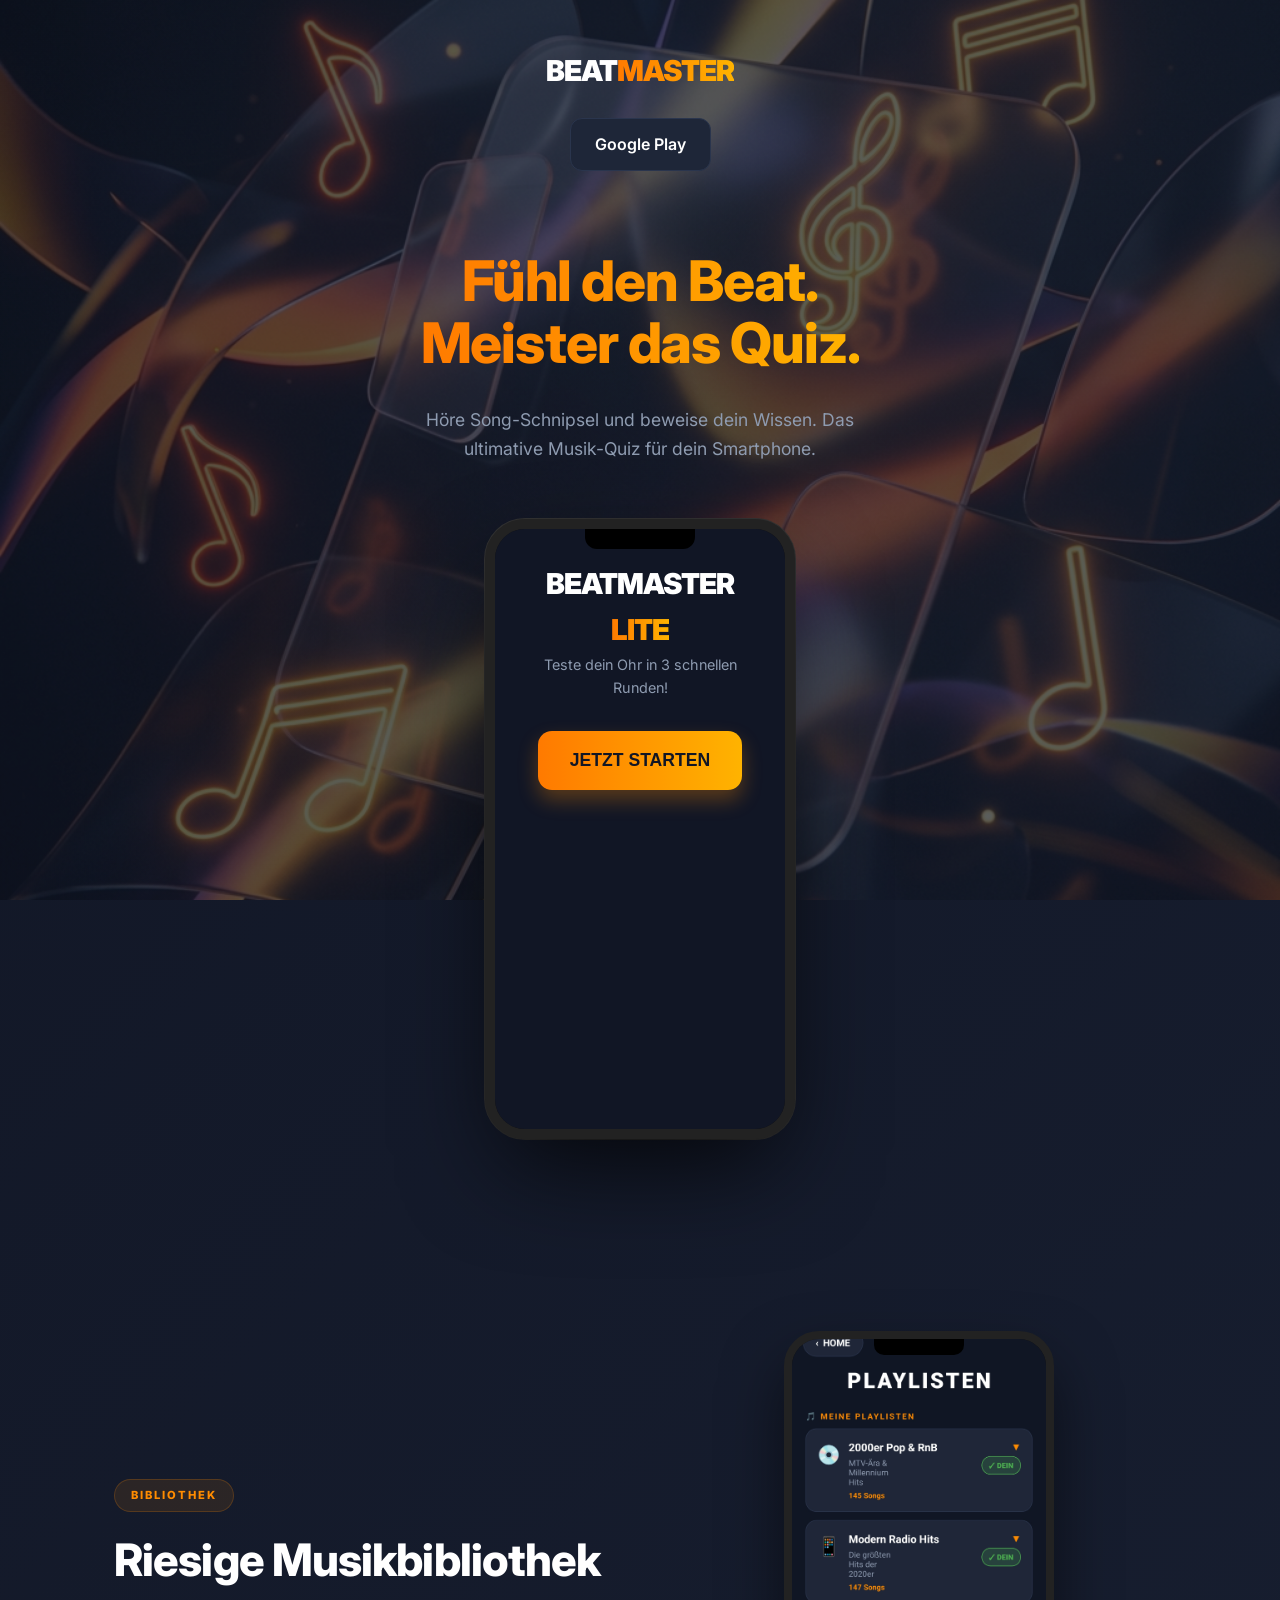
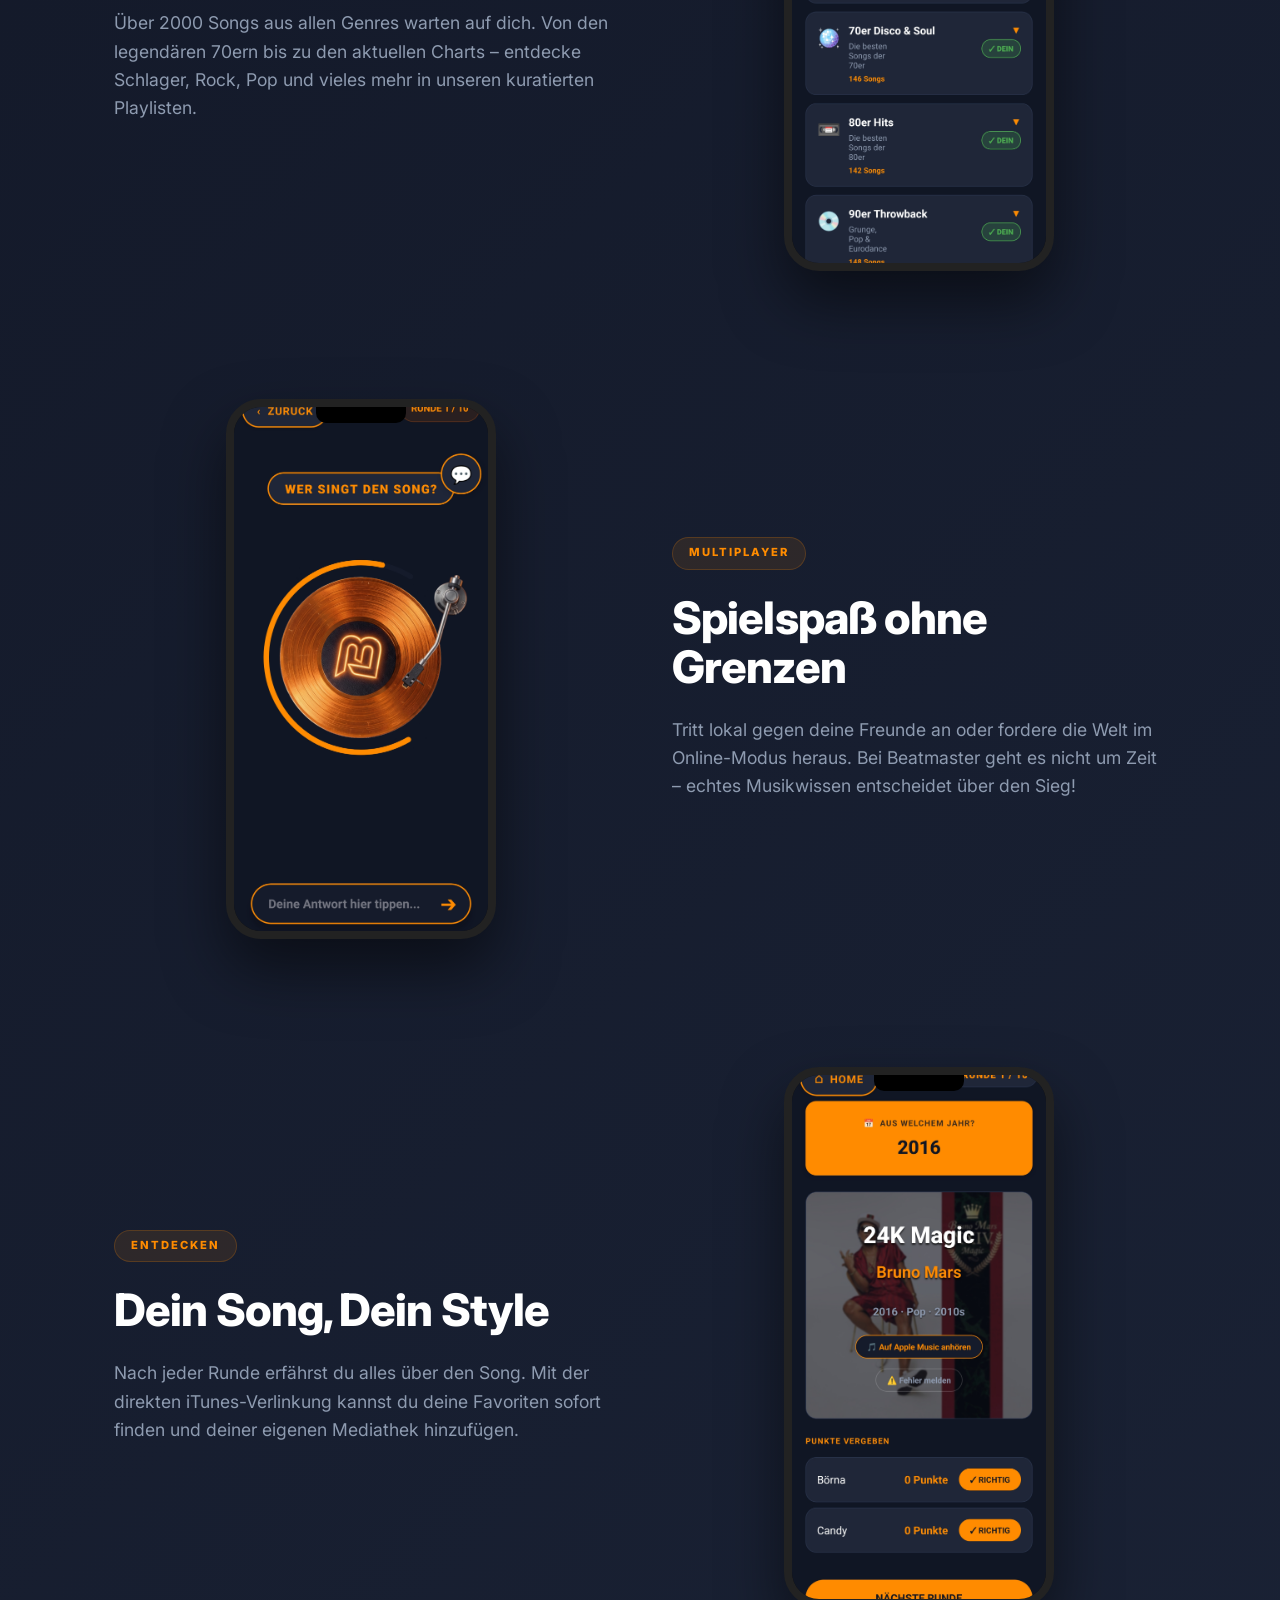
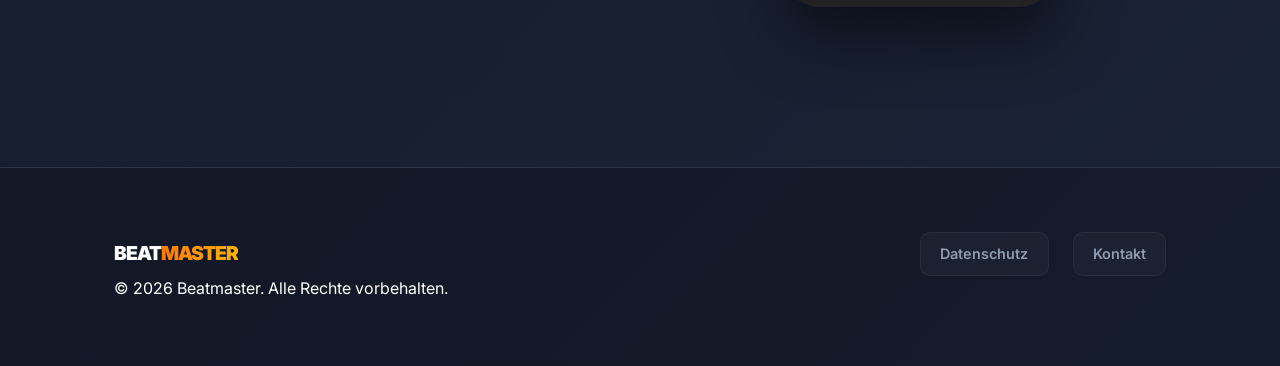
==== index.html @ 38cc79ef "Update index.html" ====
<!DOCTYPE html>
<html lang="de">
<head>
    <meta charset="UTF-8">
    <meta name="viewport" content="width=device-width, initial-scale=1.0">
    <title>Beatmaster - Das ultimative Musik-Quiz</title>
    <link rel="stylesheet" href="index.css?v=1.8">
    <link rel="preconnect" href="https://fonts.googleapis.com">
    <link rel="preconnect" href="https://fonts.gstatic.com" crossorigin>
    <link href="https://fonts.googleapis.com/css2?family=Inter:wght@400;600;700;800;900&display=swap" rel="stylesheet">
</head>
<body>
  <div class="bg-overlay"></div>
  
  <nav class="container">
    <div class="nav-content">
      <div class="logo">
        BEAT<span class="gradient-text">MASTER</span>
      </div>
      <div class="store-buttons">
        <a href="https://play.google.com/store/apps/details?id=com.pointe.beatmaster" class="btn-store" target="_blank">
          Google Play
        </a>
      </div>
    </div>
  </nav>

  <main class="container">
    <section class="hero">
      <h1 class="gradient-text">Fühl den Beat.<br>Meister das Quiz.</h1>
      <p>Höre Song-Schnipsel und beweise dein Wissen. Das ultimative Musik-Quiz für dein Smartphone.</p>
      
      <div class="phone-frame">
        <div class="phone-notch"></div>
        
        <!-- Start Screen -->
        <div id="start-screen" class="game-card">
          <div class="lite-start-content">
            <div class="lite-record-icon">
              <div class="dot"></div>
            </div>
            <h2 style="font-size: 1.8rem; font-weight: 900; letter-spacing: -1px;">BEATMASTER<br><span class="gradient-text">LITE</span></h2>
            <p style="font-size: 0.9rem; color: var(--text-secondary); max-width: 200px;">Teste dein Ohr in 3 schnellen Runden!</p>
            <button id="start-btn" class="btn-primary" style="width: 100%; margin-top: 2rem;">JETZT STARTEN</button>
          </div>
        </div>

        <!-- Game Screen -->
        <div id="game-screen" class="game-card" style="display: none;">
          <div class="game-top-bar" style="display: flex; justify-content: space-between; width: 100%; align-items: center; padding: 1.2rem 1rem; border-bottom: 1px solid rgba(255,255,255,0.05); gap: 0.5rem;">
            <div onclick="location.reload()" style="background: rgba(255,255,255,0.05); padding: 0.5rem 0.8rem; border-radius: 50px; font-size: 0.65rem; font-weight: 800; color: white; cursor: pointer; white-space: nowrap;">HOME</div>
            <div id="phase-badge-top" style="font-size: 0.7rem; font-weight: 800; color: var(--accent-primary); letter-spacing: 1px; text-transform: uppercase; text-align: center; line-height: 1.2; flex: 1;">FRAGE</div>
            <div style="background: rgba(255,255,255,0.05); padding: 0.5rem 0.8rem; border-radius: 50px; font-size: 0.65rem; font-weight: 800; color: white; white-space: nowrap;"><span id="current-round">1</span> / 3</div>
          </div>

          <div id="shuffle-container" class="shuffle-container">
            <div class="shuffle-header">KARTEN WERDEN GEMISCHT</div>
            <div class="shuffle-cards-stack">
              <div class="shuffle-card" id="card-1"></div>
              <div class="shuffle-card" id="card-2"></div>
              <div class="shuffle-card" id="card-3"></div>
            </div>
            <div class="shuffle-footer">Gleich geht's los...</div>
          </div>

          <div id="question-reveal" class="question-reveal">TITEL?</div>

          <div id="vinyl-player" class="vinyl-container" style="display: none; flex-direction: column;">
            <div id="gameplay-question" style="background: rgba(255,255,255,0.05); padding: 0.6rem 1.5rem; border: 1px solid var(--accent-primary); border-radius: 50px; color: var(--accent-primary); font-weight: 900; font-size: 0.85rem; margin-bottom: 2rem; text-transform: uppercase; letter-spacing: 1px;">TITEL?</div>
            <div style="position: relative; width: 260px; height: 260px;">
              <svg class="vinyl-progress" viewBox="0 0 260 260">
                <circle class="bg" cx="130" cy="130" r="120"></circle>
                <circle id="progress-fg" class="fg" cx="130" cy="130" r="120"></circle>
              </svg>
              <div id="vinyl-wrapper" class="vinyl-wrapper" style="margin: 30px auto;">
                <img src="assets/images/platte.png" alt="Vinyl" class="vinyl-record">
                <div class="vinyl-art-overlay"></div>
              </div>
              <img id="vinyl-arm" src="assets/images/arm.png" alt="Arm" class="vinyl-arm">
            </div>
          </div>

          <div id="countdown-overlay" class="countdown-overlay">
            <div id="countdown-number" class="countdown-number">3</div>
          </div>

          <!-- Result Reveal (New Design) -->
          <div id="result-screen" class="result-reveal">
            <div class="result-content">
              <div id="result-bg" class="result-bg-blur"></div>
              <div class="result-answer-badge">
                <div id="result-q-type" style="font-size: 0.6rem; font-weight: 800; color: rgba(0,0,0,0.6); margin-bottom: 0.2rem; text-transform: uppercase;">ANTWORT</div>
                <div id="correct-answer-main" style="font-size: 1.5rem; font-weight: 900; color: #000;">1982</div>
              </div>
              <img id="result-cover" src="" alt="Album Cover" class="result-cover-card">
              <div class="result-info-box">
                <h2 id="song-title-res">Billie Jean</h2>
                <h3 id="song-artist-res">Michael Jackson</h3>
                <p id="song-meta-res" style="opacity: 0.6; font-size: 0.8rem; margin-top: 0.5rem;">1982 • Pop • 80s Hits</p>
              </div>
              <button id="next-btn" class="btn-primary" style="width: auto; min-width: 180px; padding: 0.7rem 2rem; font-size: 0.85rem; margin-bottom: 1rem;">NÄCHSTE RUNDE</button>
            </div>
          </div>
          
          <audio id="audio-engine" preload="auto"></audio>
        </div>

        <!-- Final Screen -->
        <div id="final-screen" class="game-card" style="display: none;">
          <div class="lite-start-content">
            <h2 style="font-size: 1.8rem; font-weight: 900;">SUPER GEMACHT!</h2>
            <p style="font-size: 0.9rem; color: var(--text-secondary);">Du hast ein echtes Talent für Musik-Quiz!</p>
            <a href="https://play.google.com/store/apps/details?id=com.pointe.beatmaster" class="btn-primary" style="text-decoration: none; display: block; width: 100%;">APP KOSTENLOS LADEN</a>
            <button id="restart-btn" style="background: none; border: none; color: var(--text-secondary); margin-top: 1rem; cursor: pointer; text-decoration: underline;">Nochmal spielen</button>
          </div>
        </div>
      </div>
    </section>

    <section class="features container">
      <div class="feature-card">
        <div class="feature-content">
          <span class="feature-tag">Bibliothek</span>
          <h2>Riesige Musikbibliothek</h2>
          <p>Über 2000 Songs aus allen Genres warten auf dich. Von den legendären 70ern bis zu den aktuellen Charts – entdecke Schlager, Rock, Pop und vieles mehr in unseren kuratierten Playlisten.</p>
        </div>
        <div class="feature-image">
          <div class="phone-mockup">
            <img src="assets/playlists.jpg" alt="Beatmaster Playlisten">
          </div>
        </div>
      </div>

      <div class="feature-card reverse">
        <div class="feature-content">
          <span class="feature-tag">Multiplayer</span>
          <h2>Spielspaß ohne Grenzen</h2>
          <p>Tritt lokal gegen deine Freunde an oder fordere die Welt im Online-Modus heraus. Bei Beatmaster geht es nicht um Zeit – echtes Musikwissen entscheidet über den Sieg!</p>
        </div>
        <div class="feature-image">
          <div class="phone-mockup">
            <img src="assets/gameplay.jpg" alt="Beatmaster Gameplay">
          </div>
        </div>
      </div>

      <div class="feature-card">
        <div class="feature-content">
          <span class="feature-tag">Entdecken</span>
          <h2>Dein Song, Dein Style</h2>
          <p>Nach jeder Runde erfährst du alles über den Song. Mit der direkten iTunes-Verlinkung kannst du deine Favoriten sofort finden und deiner eigenen Mediathek hinzufügen.</p>
        </div>
        <div class="feature-image">
          <div class="phone-mockup">
            <img src="assets/ergebniss.jpg" alt="Beatmaster Result View">
          </div>
        </div>
      </div>
    </section>
  </main>

  <footer class="footer">
    <div class="container">
      <div class="footer-content">
        <div class="logo" style="font-weight: 900; font-size: 1.2rem; letter-spacing: -1px;">
          BEAT<span class="gradient-text">MASTER</span>
        </div>
        <div class="footer-links">
          <a href="privacy.html">Datenschutz</a>
          <a href="mailto:andreas.pointecker@gmail.com">Kontakt</a>
        </div>
      </div>
      <p class="copyright">&copy; 2026 Beatmaster. Alle Rechte vorbehalten.</p>
    </div>
  </footer>

  <script>
    // SONGS FROM FIREBASE
    const songs = [
      {
        title: "The Scientist",
        artist: "Coldplay",
        year: 2002,
        genre: "Pop",
        playlist: "2000s Hits",
        cover: "https://is1-ssl.mzstatic.com/image/thumb/Music115/v4/b9/b4/2a/b9b42ad1-1e25-5096-da43-497a247e69a3/190295978051.jpg/512x512bb.jpg",
        preview: "https://audio-ssl.itunes.apple.com/itunes-assets/AudioPreview221/v4/ae/a6/27/aea62715-e6ae-9562-ba81-1f969a2ee2fa/mzaf_9054259057357054559.plus.aac.p.m4a",
        appleMusic: "https://music.apple.com/de/album/the-scientist/1122775993?i=1122776155&uo=4"
      },
      {
        title: "Welcome to the Black Parade",
        artist: "My Chemical Romance",
        year: 2006,
        genre: "Rock",
        playlist: "2000s Hits",
        cover: "https://is1-ssl.mzstatic.com/image/thumb/Music124/v4/56/99/8a/56998a1c-efe7-fdf0-2b1d-e2da88d8df52/093624917724.jpg/512x512bb.jpg",
        preview: "https://audio-ssl.itunes.apple.com/itunes-assets/AudioPreview112/v4/3e/89/c3/3e89c31b-d115-21be-1433-a5879fd26ffb/mzaf_8935836115613487885.plus.aac.p.m4a",
        appleMusic: "https://music.apple.com/de/album/welcome-to-the-black-parade/1156310650?i=1156310692&uo=4"
      },
      {
        title: "7 Days",
        artist: "Craig David",
        year: 2000,
        genre: "R&B",
        playlist: "2000s Hits",
        cover: "https://is1-ssl.mzstatic.com/image/thumb/Music124/v4/60/1e/27/601e27d3-e057-fde1-6b33-aa839c4d2526/886446379371.jpg/512x512bb.jpg",
        preview: "https://audio-ssl.itunes.apple.com/itunes-assets/AudioPreview125/v4/2b/be/b6/2bbeb680-1c54-b291-9939-db84d606df38/mzaf_10024522447480986230.plus.aac.p.m4a",
        appleMusic: "https://music.apple.com/de/album/7-days/1209606459?i=1209606571&uo=4"
      }
    ];

    let currentRoundIndex = 0;
    let musicTimer;
    let currentQType = "";

    const startBtn = document.getElementById('start-btn');
    const restartBtn = document.getElementById('restart-btn');
    const nextBtn = document.getElementById('next-btn');
    const startScreen = document.getElementById('start-screen');
    const gameScreen = document.getElementById('game-screen');
    const finalScreen = document.getElementById('final-screen');
    
    const audio = document.getElementById('audio-engine');
    const vinylPlayer = document.getElementById('vinyl-player');
    const vinylWrapper = document.getElementById('vinyl-wrapper');
    const vinylArm = document.getElementById('vinyl-arm');
    const progressFg = document.getElementById('progress-fg');
    const currentRoundEl = document.getElementById('current-round');
    const phaseBadgeTop = document.getElementById('phase-badge-top');
    const gameplayQuestion = document.getElementById('gameplay-question');
    
    const shuffleContainer = document.getElementById('shuffle-container');
    const questionReveal = document.getElementById('question-reveal');
    const countdownOverlay = document.getElementById('countdown-overlay');
    const countdownNumber = document.getElementById('countdown-number');
    const resultScreen = document.getElementById('result-screen');
    const resultBg = document.getElementById('result-bg');
    const resultCover = document.getElementById('result-cover');
    const songTitleRes = document.getElementById('song-title-res');
    const songArtistRes = document.getElementById('song-artist-res');
    const songMetaRes = document.getElementById('song-meta-res');
    const correctAnswerMain = document.getElementById('correct-answer-main');
    const resultQType = document.getElementById('result-q-type');

    startBtn.addEventListener('click', () => {
      audio.load();
      audio.play().then(() => audio.pause()).catch(() => {});
      startGame();
    });

    restartBtn.addEventListener('click', startGame);
    nextBtn.addEventListener('click', () => {
      currentRoundIndex++;
      if (currentRoundIndex < songs.length) {
        loadRound();
      } else {
        gameScreen.style.display = 'none';
        finalScreen.style.display = 'flex';
      }
    });

    function startGame() {
      currentRoundIndex = 0;
      startScreen.style.display = 'none';
      finalScreen.style.display = 'none';
      gameScreen.style.display = 'flex';
      loadRound();
    }

    const questionTypes = ["Wie heißt der Song?", "Wer Singt den Song?", "Aus welchem Jahr ist der Song?"];

    function loadRound() {
      const song = songs[currentRoundIndex];
      currentRoundEl.textContent = currentRoundIndex + 1;
      
      resultScreen.style.display = 'none';
      vinylPlayer.style.display = 'none';
      questionReveal.style.display = 'none';
      countdownOverlay.style.display = 'none';
      phaseBadgeTop.textContent = "MISCHEN";
      
      shuffleContainer.style.display = 'flex';
      const cards = document.querySelectorAll('.shuffle-card');
      cards.forEach((c, idx) => {
        c.style.animationDelay = (idx * 0.1) + 's';
        c.classList.add('animating');
      });
      
      setTimeout(() => {
        cards.forEach(c => c.classList.remove('animating'));
        shuffleContainer.style.display = 'none';
        
        currentQType = questionTypes[Math.floor(Math.random() * questionTypes.length)];
        questionReveal.textContent = currentQType;
        questionReveal.style.display = 'block';
        phaseBadgeTop.textContent = "DEINE FRAGE";
        
        setTimeout(() => {
          questionReveal.style.display = 'none';
          startCountdown(() => {
            playMusic(song);
          });
        }, 3000);
      }, 3000);
    }

    function startCountdown(callback) {
      countdownOverlay.style.display = 'flex';
      let count = 3;
      countdownNumber.textContent = count;
      
      const interval = setInterval(() => {
        count--;
        if (count > 0) {
          countdownNumber.textContent = count;
        } else {
          clearInterval(interval);
          countdownOverlay.style.display = 'none';
          callback();
        }
      }, 1000);
    }

    function playMusic(song) {
      phaseBadgeTop.textContent = "HÖR GENAU HIN";
      gameplayQuestion.textContent = currentQType;
      vinylPlayer.style.display = 'flex';
      
      audio.src = song.preview;
      audio.load();
      
      progressFg.style.strokeDashoffset = 754;
      
      // Attempt play after small delay to ensure loading
      setTimeout(() => {
        audio.play().then(() => {
          vinylWrapper.classList.add('spinning');
          vinylArm.classList.add('active');
          startProgress(30000);
          musicTimer = setTimeout(showResolution, 30000);
        }).catch(err => {
          console.error("Audio block:", err);
          // Show resolution early if audio is blocked
          setTimeout(showResolution, 4000);
        });
      }, 500);
    }

    function startProgress(duration) {
      const start = Date.now();
      const interval = setInterval(() => {
        const elapsed = Date.now() - start;
        const progress = Math.min(elapsed / duration, 1);
        const offset = 754 - (progress * 754);
        progressFg.style.strokeDashoffset = offset;
        if (progress >= 1 || resultScreen.style.display !== 'none') clearInterval(interval);
      }, 50);
    }

    function showResolution() {
      clearTimeout(musicTimer);
      audio.pause();
      vinylPlayer.style.display = 'none';
      
      const song = songs[currentRoundIndex];
      
      // Update Resolution UI
      resultBg.style.backgroundImage = `url(${song.cover})`;
      resultCover.src = song.cover;
      songTitleRes.textContent = song.title;
      songArtistRes.textContent = song.artist;
      songMetaRes.textContent = `${song.year} • ${song.genre} • ${song.playlist}`;
      
      if (currentQType === "TITEL?") {
        resultQType.textContent = "WELCHER TITEL?";
        correctAnswerMain.textContent = song.title;
      } else if (currentQType === "INTERPRET?") {
        resultQType.textContent = "WER IST DER INTERPRET?";
        correctAnswerMain.textContent = song.artist;
      } else {
        resultQType.textContent = "AUS WELCHEM JAHR?";
        correctAnswerMain.textContent = song.year;
      }
      
      resultScreen.style.display = 'flex';
      phaseBadgeTop.textContent = "AUFLÖSUNG";
    }
  </script>
</body>
</html>  
 
 
---- index.css ----
:root {
  /* App Colors */
  --bg-start: #111625;
  --bg-end: #1A2235;
  --surface: #1E2638;
  --surface-dark: #151B2B;
  --border: #2A354D;
  
  --accent-primary: #FF8C00;
  --gradient-start: #FF7A00;
  --gradient-end: #FFB300;
  
  --text-primary: #FFFFFF;
  --text-secondary: #8E9BB0;
  --text-on-primary: #111625;

  /* Glassmorphism */
  --glass-bg: rgba(30, 38, 56, 0.7);
  --glass-border: rgba(255, 255, 255, 0.1);
  --glass-shadow: 0 8px 32px 0 rgba(0, 0, 0, 0.37);
}

* {
  margin: 0;
  padding: 0;
  box-sizing: border-box;
}

body {
  font-family: 'Inter', -apple-system, BlinkMacSystemFont, "Segoe UI", Roboto, sans-serif;
  background: linear-gradient(135deg, var(--bg-start) 0%, var(--bg-end) 100%);
  color: var(--text-primary);
  min-height: 100vh;
  line-height: 1.6;
  overflow-x: hidden;
}

.container {
  max-width: 1100px;
  margin: 0 auto;
  padding: 0 1.5rem;
  width: 100%;
}

/* Background Overlay */
.bg-overlay {
  position: fixed;
  top: 0;
  left: 0;
  width: 100vw;
  height: 100vh;
  background: url('assets/hero_bg.png') no-repeat center center;
  background-size: cover;
  opacity: 0.3;
  z-index: -1;
  pointer-events: none;
}

/* Navigation */
.nav-content {
  padding: 3rem 0;
  display: flex;
  flex-direction: column;
  align-items: center;
  justify-content: center;
  gap: 1.5rem;
  text-align: center;
}

.logo {
  font-weight: 900;
  font-size: 1.8rem;
  letter-spacing: -1px;
}

/* Typography */
h1, h2, h3 {
  font-weight: 800;
  letter-spacing: -0.02em;
}

.gradient-text {
  background: linear-gradient(to right, var(--gradient-start), var(--gradient-end));
  -webkit-background-clip: text;
  -webkit-text-fill-color: transparent;
}

/* Hero Section */
.hero {
  display: flex;
  flex-direction: column;
  align-items: center;
  text-align: center;
  padding: 2rem 0 4rem 0;
  gap: 1.5rem;
}

.hero h1 {
  font-size: 3.5rem;
  line-height: 1.1;
  margin-bottom: 0.5rem;
}

.hero p {
  font-size: 1.1rem;
  color: var(--text-secondary);
  max-width: 500px;
  margin: 0 auto;
}

/* Phone Frame (LITE Game) */
.phone-frame {
  width: 310px;
  height: 620px;
  background: #111;
  border-radius: 40px;
  border: 10px solid #222;
  box-shadow: 0 40px 100px -20px rgba(0, 0, 0, 0.8), 0 0 0 1px #333;
  margin: 2rem auto;
  position: relative;
  overflow: hidden;
  display: flex;
  flex-direction: column;
  z-index: 10;
}

.phone-notch {
  width: 110px;
  height: 20px;
  background: #000;
  position: absolute;
  top: 0;
  left: 50%;
  transform: translateX(-50%);
  border-bottom-left-radius: 12px;
  border-bottom-right-radius: 12px;
  z-index: 100;
}

/* Game Card */
.game-card {
  flex: 1;
  background: var(--bg-start);
  padding: 2rem 1.2rem;
  display: flex;
  flex-direction: column;
  align-items: center;
  position: relative;
  overflow: hidden;
}

/* Features */
.features {
  padding: 6rem 0;
  display: flex;
  flex-direction: column;
  gap: 8rem;
}

.feature-card {
  display: grid;
  grid-template-columns: 1fr 1fr;
  align-items: center;
  gap: 4rem;
}

.feature-card.reverse {
  direction: rtl;
}

.feature-card.reverse .feature-content,
.feature-card.reverse .feature-image {
  direction: ltr;
}

.feature-tag {
  display: inline-block;
  padding: 0.4rem 1rem;
  background: rgba(255, 140, 0, 0.1);
  color: var(--accent-primary);
  border-radius: 50px;
  font-size: 0.7rem;
  font-weight: 800;
  text-transform: uppercase;
  letter-spacing: 2px;
  margin-bottom: 1.5rem;
  border: 1px solid rgba(255, 140, 0, 0.2);
}

.feature-content h2 {
  font-size: 2.8rem;
  margin-bottom: 1.5rem;
  line-height: 1.1;
}

.feature-content p {
  font-size: 1.1rem;
  color: var(--text-secondary);
}

.feature-image {
  display: flex;
  justify-content: center;
  align-items: center;
}

/* Phone Mockup */
.phone-mockup {
  position: relative;
  width: 270px;
  height: 540px;
  background: #111;
  border: 8px solid #222;
  border-radius: 35px;
  box-shadow: 0 30px 60px rgba(0,0,0,0.5);
  overflow: hidden;
}

.phone-mockup img {
  width: 100%;
  height: 100%;
  object-fit: cover;
}

.phone-mockup::after {
  content: '';
  position: absolute;
  top: 0;
  left: 50%;
  transform: translateX(-50%);
  width: 90px;
  height: 16px;
  background: #000;
  border-bottom-left-radius: 10px;
  border-bottom-right-radius: 10px;
}

/* Footer */
.footer {
  padding: 4rem 0;
  border-top: 1px solid var(--border);
  margin-top: 4rem;
  background: rgba(0,0,0,0.2);
}

.footer-content {
  display: flex;
  justify-content: space-between;
  align-items: center;
  gap: 2rem;
}

.footer-links {
  display: flex;
  gap: 1.5rem;
}

.footer-links a {
  color: var(--text-secondary);
  text-decoration: none;
  font-size: 0.9rem;
  font-weight: 600;
  padding: 0.6rem 1.2rem;
  background: rgba(255,255,255,0.03);
  border-radius: 10px;
  border: 1px solid rgba(255,255,255,0.05);
  transition: all 0.3s ease;
}

.footer-links a:hover {
  color: var(--accent-primary);
  background: rgba(255, 140, 0, 0.1);
  border-color: var(--accent-primary);
}

/* Buttons */
.btn-primary {
  background: linear-gradient(to right, var(--gradient-start), var(--gradient-end));
  color: var(--text-on-primary);
  border: none;
  padding: 1.2rem 2rem;
  border-radius: 14px;
  font-weight: 800;
  font-size: 1.1rem;
  cursor: pointer;
  box-shadow: 0 10px 20px rgba(255, 140, 0, 0.3);
  transition: all 0.3s ease;
}

.btn-store {
  display: inline-block;
  background: var(--surface);
  color: white;
  padding: 0.8rem 1.5rem;
  border-radius: 12px;
  border: 1px solid var(--border);
  text-decoration: none;
  font-weight: 600;
  transition: all 0.3s ease;
}

/* Vinyl Player Styles (from previous turns) */
.vinyl-container {
  position: relative;
  width: 100%;
  margin: 1rem auto;
  display: flex;
  justify-content: center;
  align-items: center;
  flex: 1;
}

.vinyl-progress {
  position: absolute;
  top: 0;
  left: 0;
  width: 100%;
  height: 100%;
  transform: rotate(-90deg);
  z-index: 1;
}

.vinyl-progress circle {
  fill: none;
  stroke-width: 6;
  stroke-linecap: round;
}

.vinyl-progress .bg {
  stroke: rgba(255, 255, 255, 0.05);
}

.vinyl-progress .fg {
  stroke: var(--accent-primary);
  stroke-dasharray: 754;
  stroke-dashoffset: 754;
  transition: stroke-dashoffset 0.1s linear;
}

.vinyl-wrapper {
  position: relative;
  width: 200px;
  height: 200px;
  z-index: 2;
}

.vinyl-record {
  width: 100%;
  height: 100%;
  border-radius: 50%;
  object-fit: cover;
  display: block;
}

.vinyl-art-overlay { display: none; }

.vinyl-arm {
  position: absolute;
  right: 0px;
  top: 30px;
  width: 100px;
  height: 130px;
  object-fit: contain;
  z-index: 10;
  transform: rotate(-25deg);
  transform-origin: 80% 20%;
  transition: transform 0.8s cubic-bezier(0.4, 0, 0.2, 1);
}

.vinyl-arm.active { transform: rotate(-5deg); }

.spinning { animation: spin 2s linear infinite; }
@keyframes spin { from { transform: rotate(0deg); } to { transform: rotate(360deg); } }

/* Result Screen Styles */
.result-reveal {
  position: absolute;
  top: 70px;
  left: 0;
  right: 0;
  bottom: 0;
  display: none;
  flex-direction: column;
  z-index: 50;
  background: #0d1117;
  overflow-y: auto;
  overflow-x: hidden;
}

.result-content {
  position: relative;
  width: 100%;
  min-height: 100%;
  display: flex;
  flex-direction: column;
  align-items: center;
  padding: 1.5rem;
  z-index: 1;
}

.result-bg-blur {
  position: absolute;
  top: 0;
  left: 0;
  width: 100%;
  height: 100%;
  filter: blur(40px) brightness(0.2);
  z-index: -1;
  background-size: cover;
  background-position: center;
}

.result-answer-badge {
  background: var(--accent-primary);
  padding: 0.8rem 2rem;
  border-radius: 15px;
  text-align: center;
  margin-bottom: 1.5rem;
  box-shadow: 0 10px 20px rgba(255, 140, 0, 0.2);
  width: 80%;
}

.result-cover-card {
  width: 160px;
  height: 160px;
  border-radius: 15px;
  object-fit: cover;
  box-shadow: 0 15px 35px rgba(0,0,0,0.5);
  margin-bottom: 1.5rem;
  border: 1px solid rgba(255,255,255,0.1);
}

.result-info-box {
  text-align: center;
  margin-bottom: 2rem;
}

.result-info-box h2 {
  font-size: 1.4rem;
  margin-bottom: 0.2rem;
}

.result-info-box h3 {
  font-size: 1.1rem;
  color: var(--accent-primary);
  opacity: 0.9;
}

/* SHUFFLE ANIMATION (Simplified) */
.shuffle-container {
  display: none;
  flex-direction: column;
  align-items: center;
  justify-content: center;
  height: 100%;
}

.shuffle-header {
  color: var(--accent-primary);
  font-size: 0.7rem;
  font-weight: 800;
  letter-spacing: 2px;
  margin-bottom: 2rem;
}

.shuffle-cards-stack {
  position: relative;
  width: 160px;
  height: 200px;
}

.shuffle-card {
  position: absolute;
  width: 120px;
  height: 160px;
  background: var(--surface) url('assets/images/platte.png') no-repeat center center;
  background-size: 70%;
  border: 2px solid var(--accent-primary);
  border-radius: 15px;
  left: 20px;
  top: 20px;
  box-shadow: 0 10px 20px rgba(0,0,0,0.3);
}

.shuffle-card.animating {
  animation: shuffleStack 1.2s ease-in-out infinite;
}

@keyframes shuffleStack {
  0%, 100% { transform: scale(1) rotate(-15deg); }
  50% { transform: scale(1.1) rotate(15deg); }
}

/* MEDIA QUERIES */
@media (max-width: 992px) {
  .hero h1 { font-size: 3rem; }
  .feature-card {
    grid-template-columns: 1fr;
    gap: 4rem;
    text-align: center;
  }
  .feature-card.reverse { direction: ltr; }
  .feature-content h2 { font-size: 2.2rem; }
  .features { gap: 6rem; padding: 4rem 0; }
  .phone-mockup { width: 240px; height: 480px; }
}

@media (max-width: 480px) {
  .hero h1 { font-size: 2.4rem; }
  .hero p { font-size: 1rem; }
  .footer-content { flex-direction: column; text-align: center; }
  .footer-links { width: 100%; justify-content: center; }
  .footer-links a { flex: 1; text-align: center; font-size: 0.8rem; }
  .feature-content h2 { font-size: 2rem; }
  .bg-overlay { opacity: 0.2; }
}
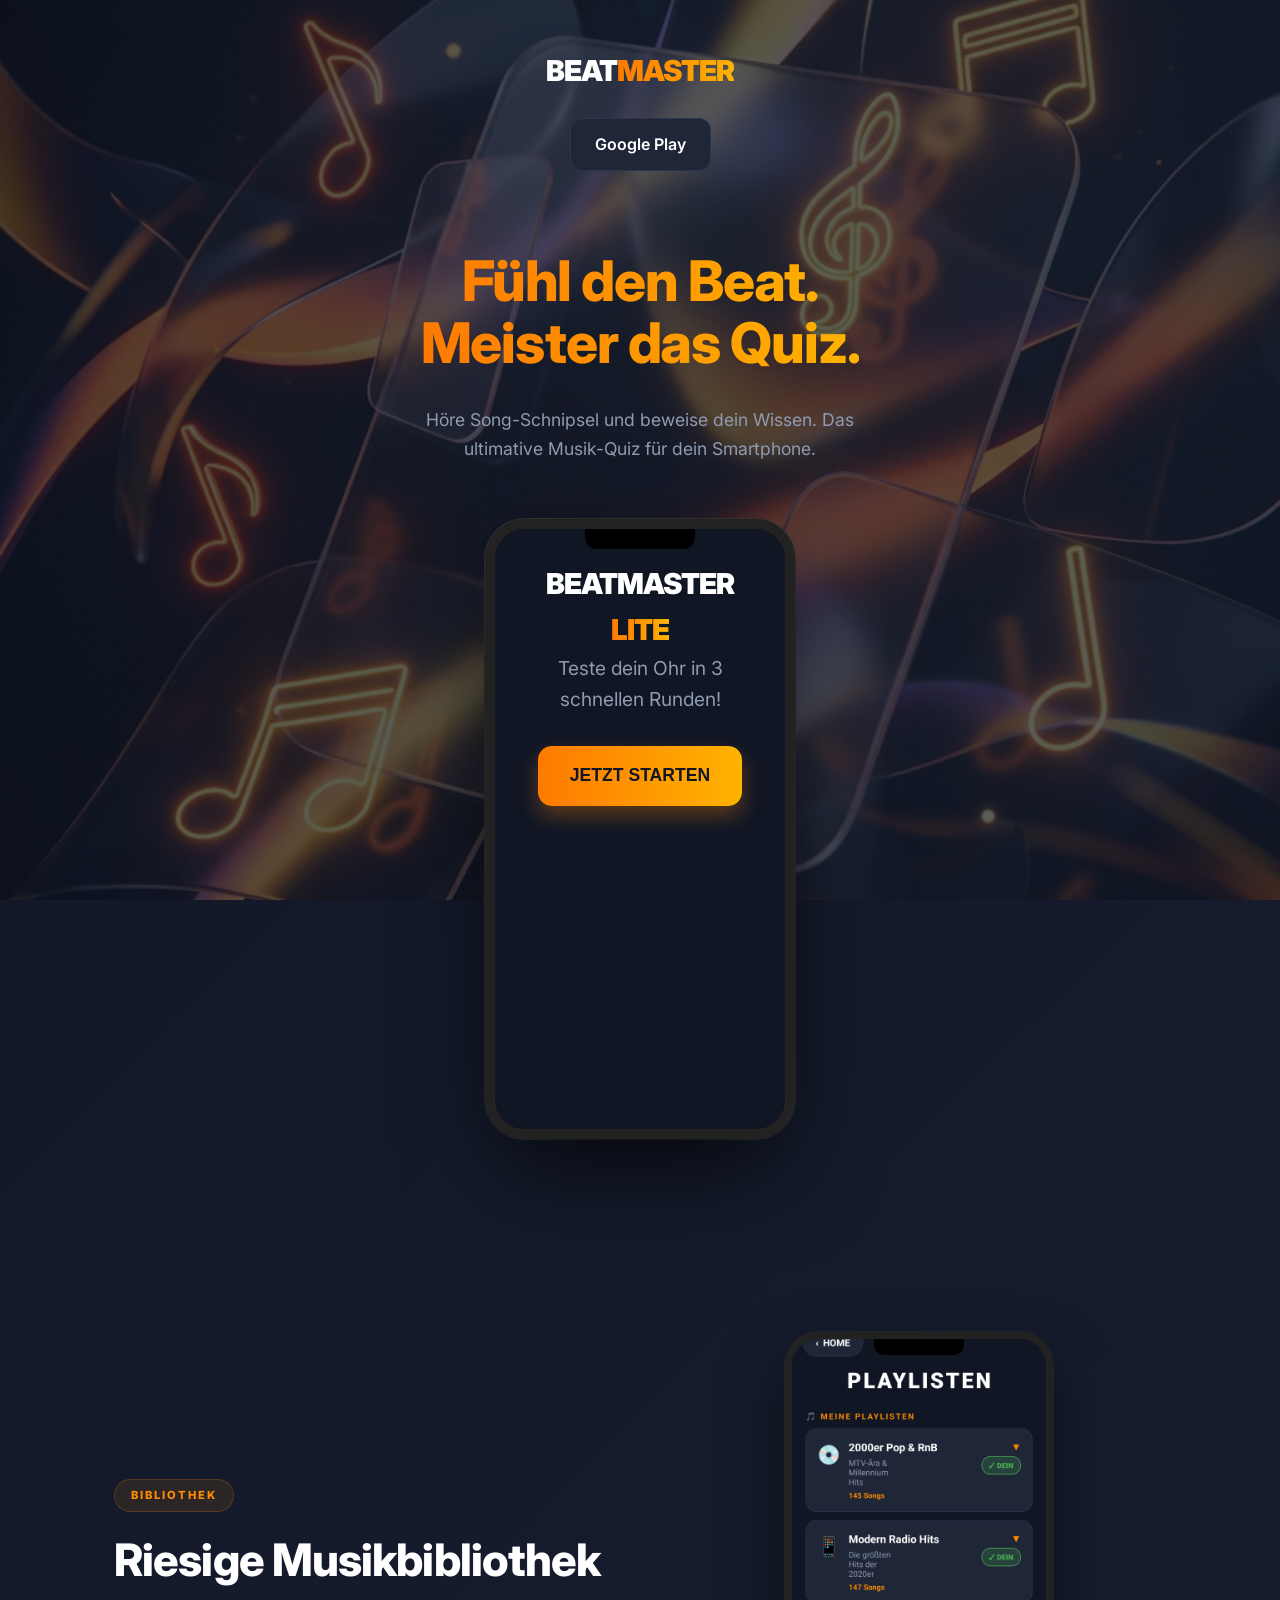
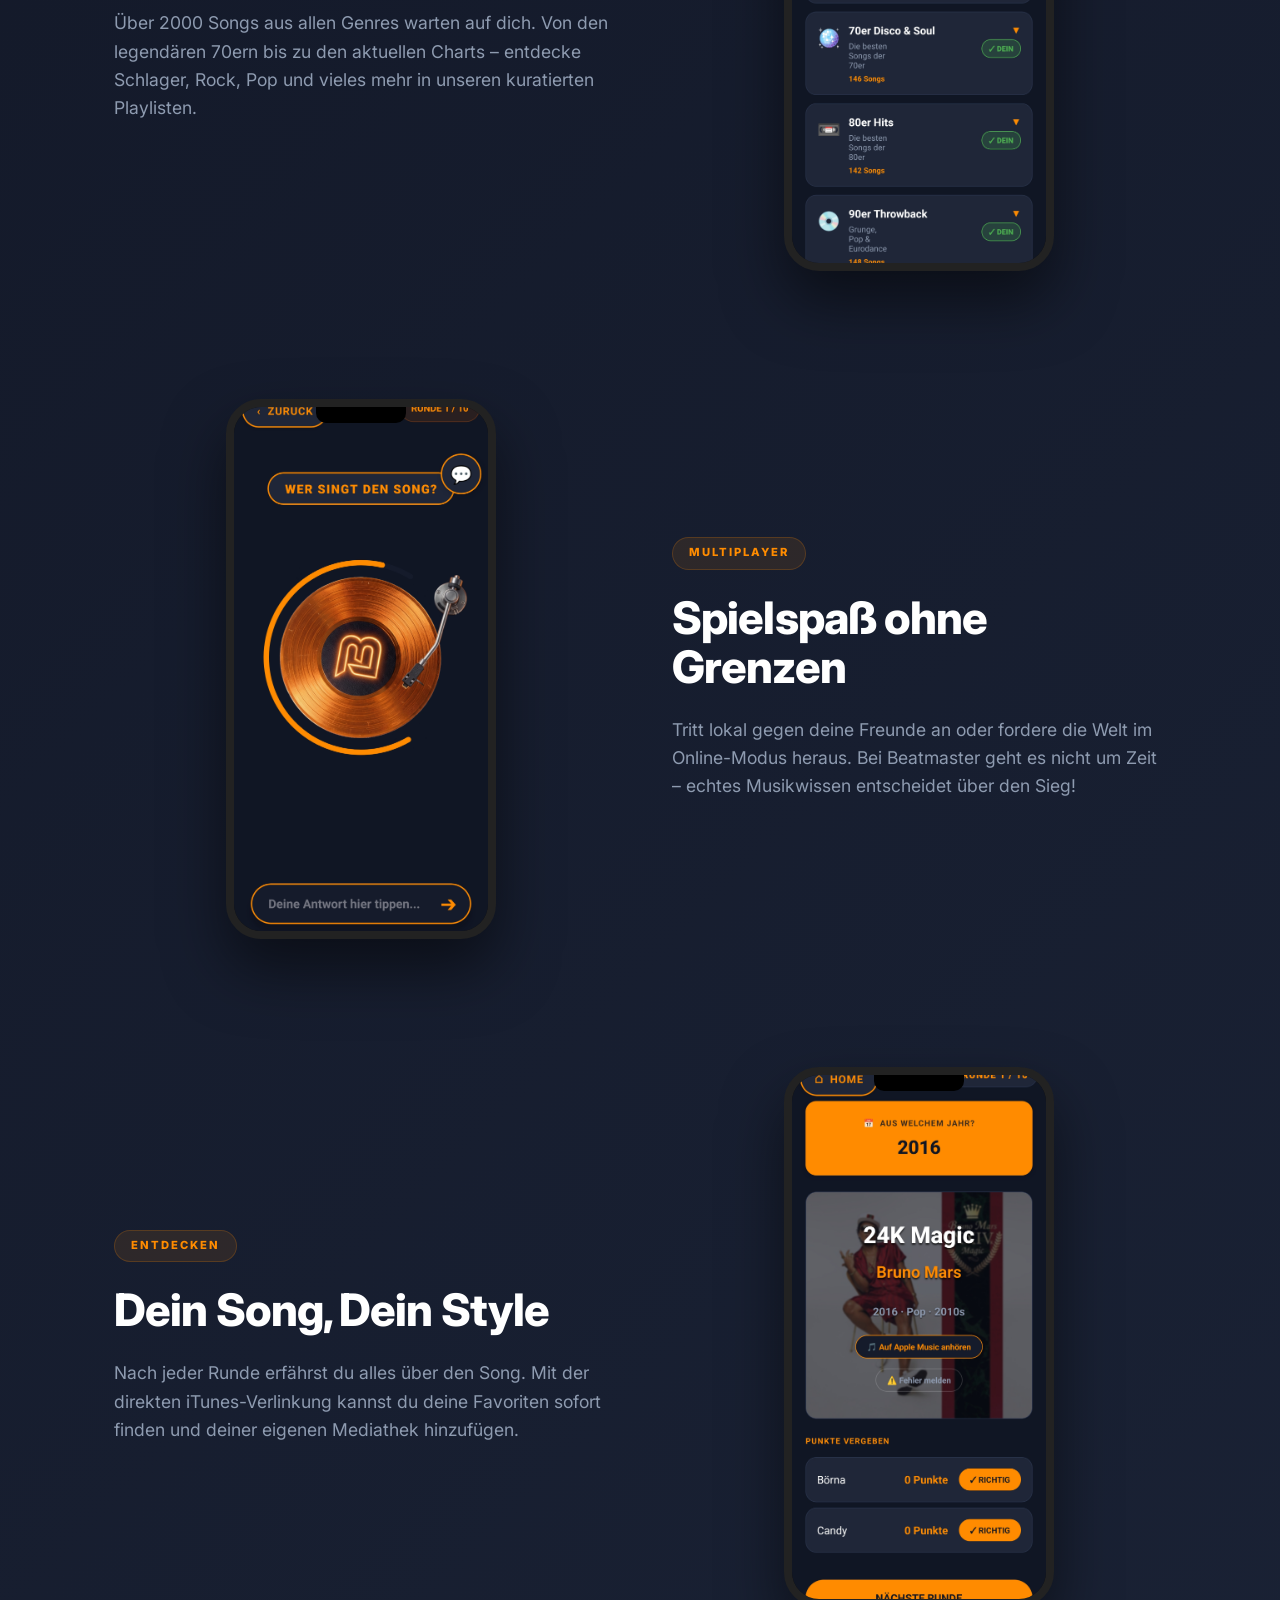
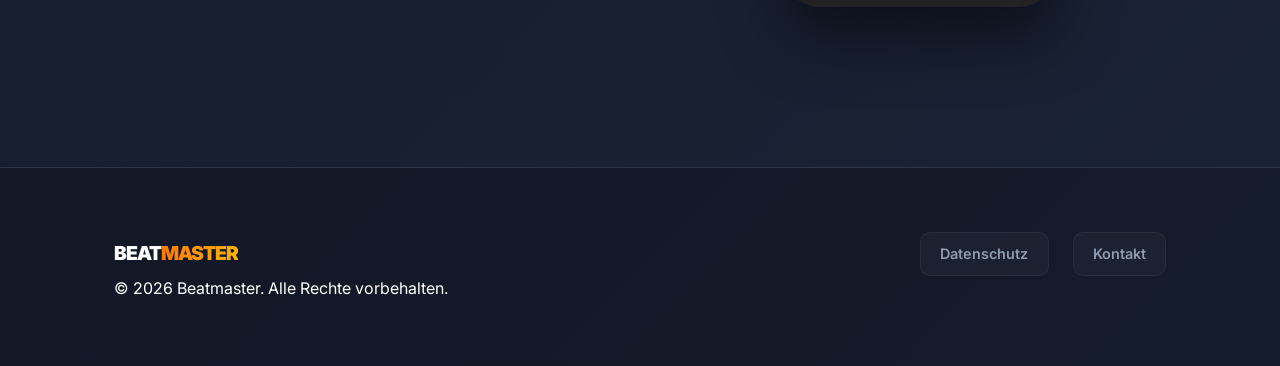
==== commit 1a3499c6: "Update index.html" ====
--- a/index.html
+++ b/index.html
@@ -40,7 +40,7 @@
               <div class="dot"></div>
             </div>
             <h2 style="font-size: 1.8rem; font-weight: 900; letter-spacing: -1px;">BEATMASTER<br><span class="gradient-text">LITE</span></h2>
-            <p style="font-size: 0.9rem; color: var(--text-secondary); max-width: 200px;">Teste dein Ohr in 3 schnellen Runden!</p>
+            <p style="font-size: 1.2rem; color: var(--text-secondary); max-width: 200px;">Teste dein Ohr in 3 schnellen Runden!</p>
             <button id="start-btn" class="btn-primary" style="width: 100%; margin-top: 2rem;">JETZT STARTEN</button>
           </div>
         </div>
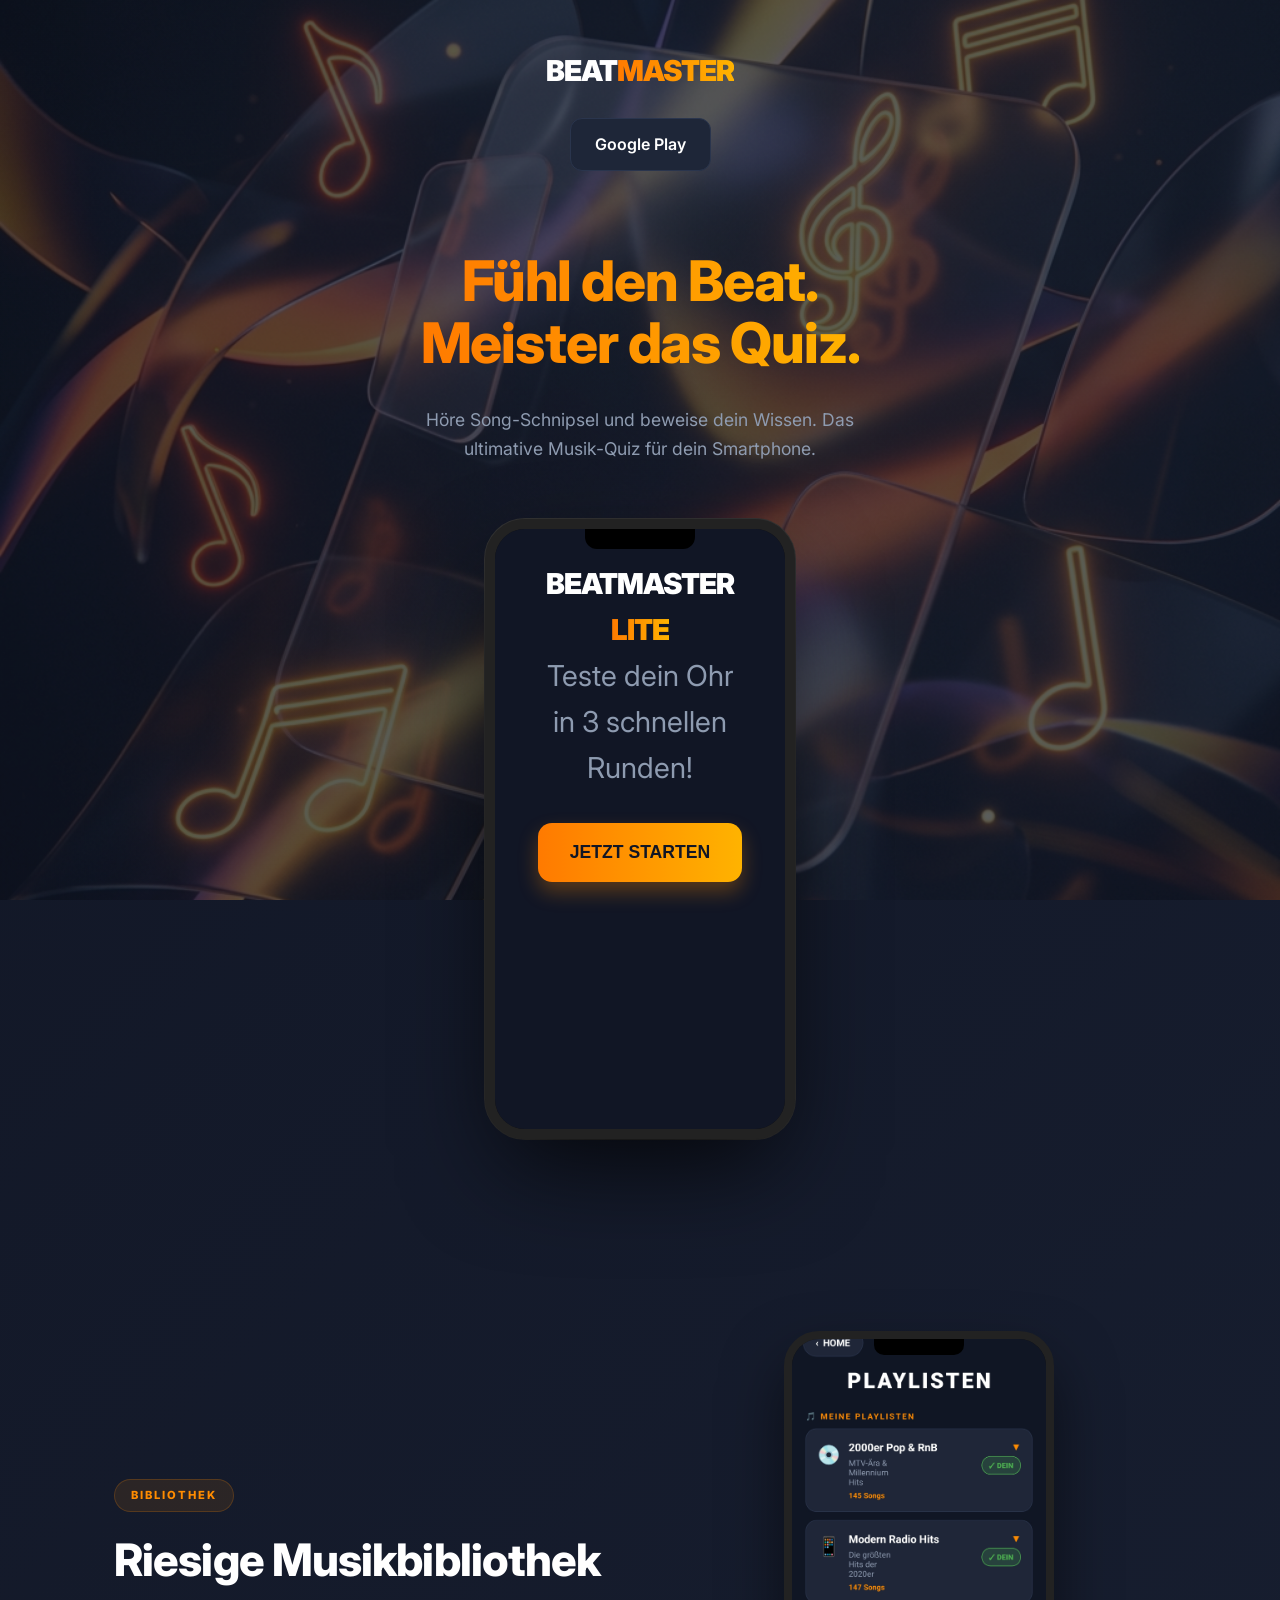
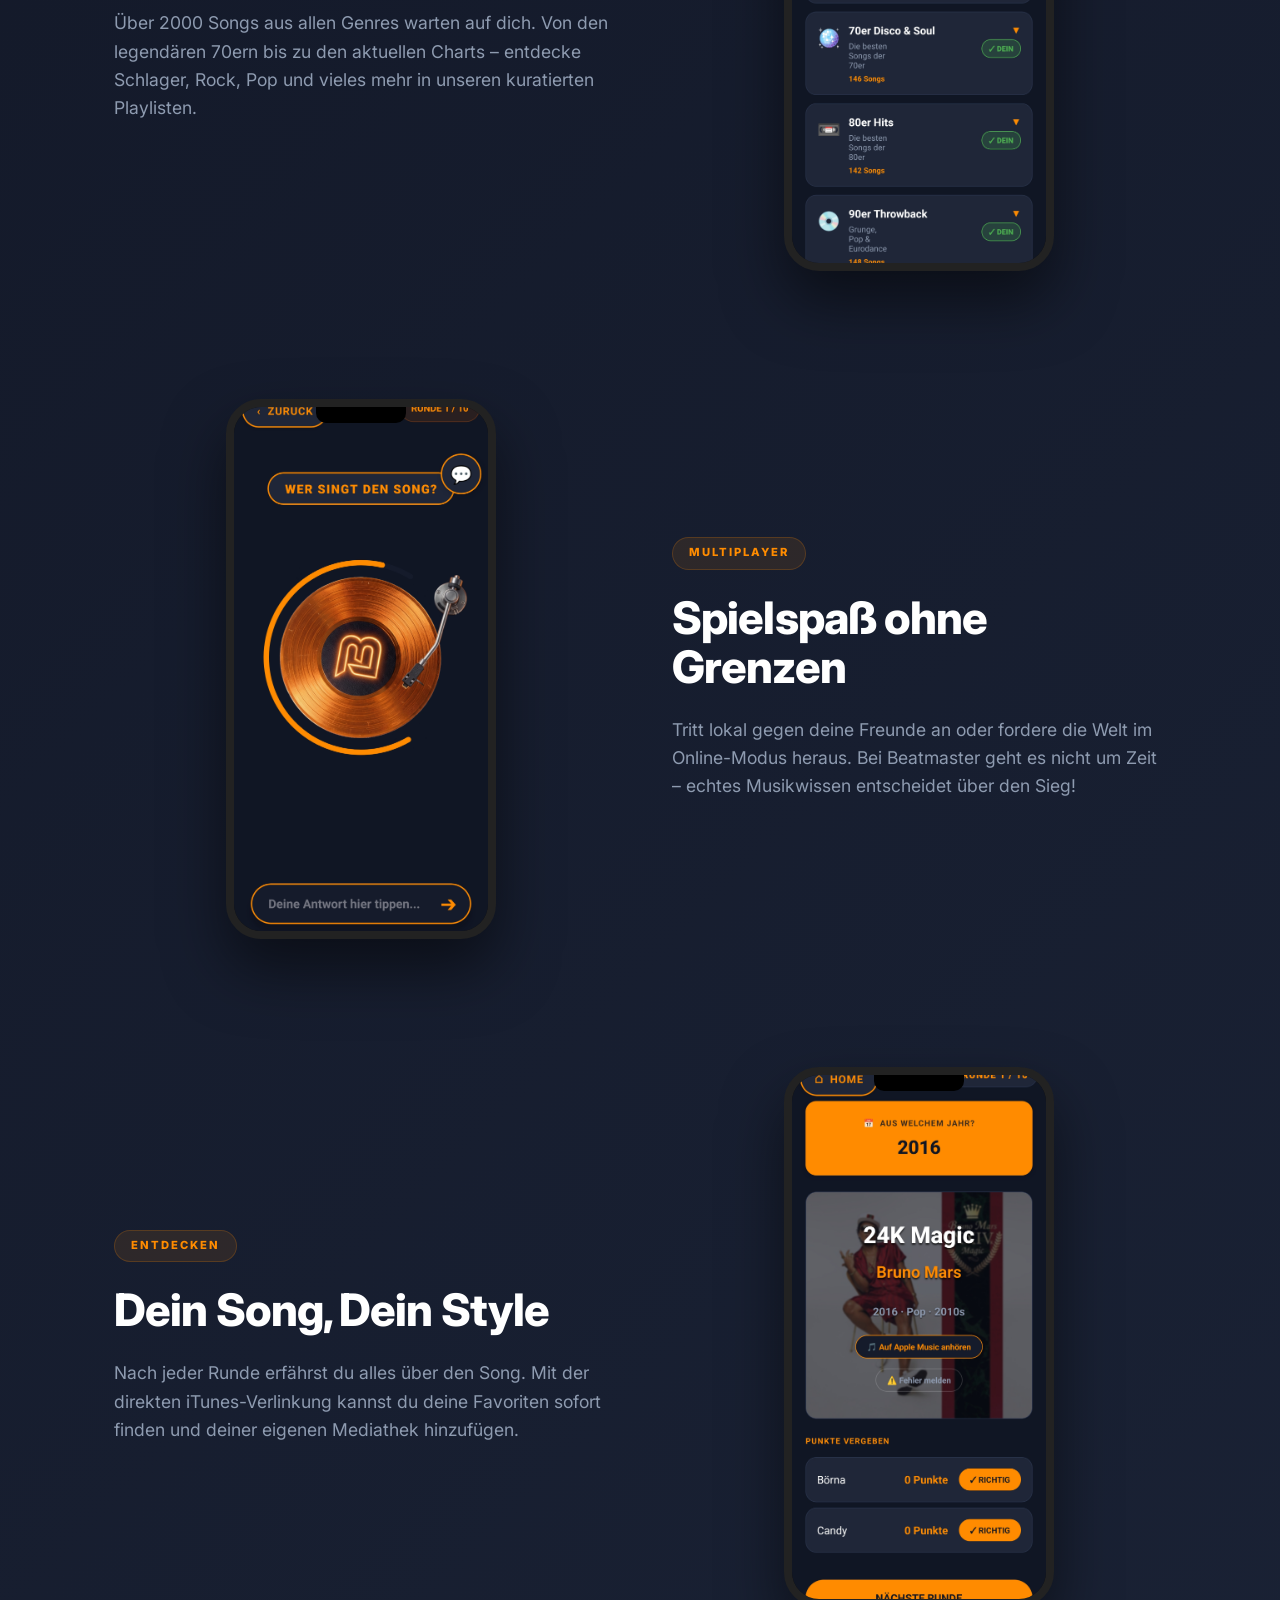
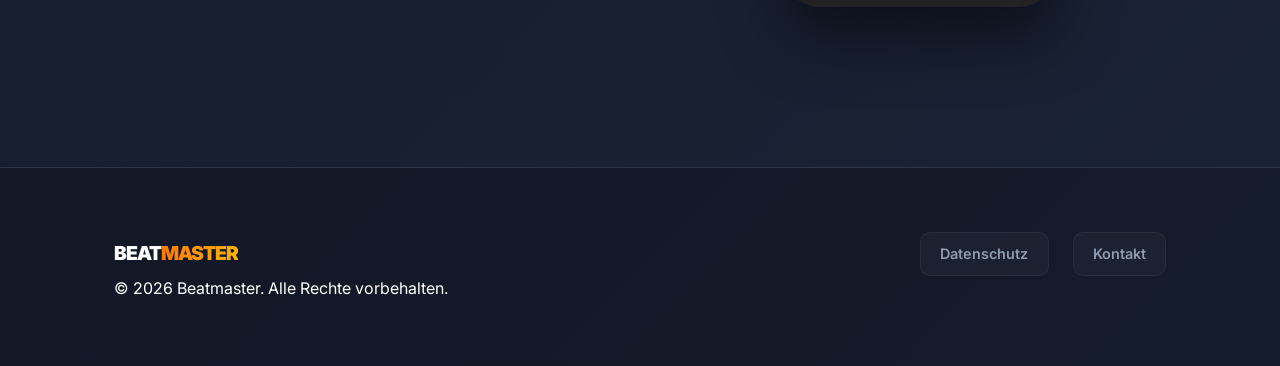
==== commit 1da587da: "Increase font size of description paragraph" ====
--- a/index.html
+++ b/index.html
@@ -40,7 +40,7 @@
               <div class="dot"></div>
             </div>
             <h2 style="font-size: 1.8rem; font-weight: 900; letter-spacing: -1px;">BEATMASTER<br><span class="gradient-text">LITE</span></h2>
-            <p style="font-size: 1.2rem; color: var(--text-secondary); max-width: 200px;">Teste dein Ohr in 3 schnellen Runden!</p>
+            <p style="font-size: 1.8rem; color: var(--text-secondary); max-width: 200px;">Teste dein Ohr in 3 schnellen Runden!</p>
             <button id="start-btn" class="btn-primary" style="width: 100%; margin-top: 2rem;">JETZT STARTEN</button>
           </div>
         </div>
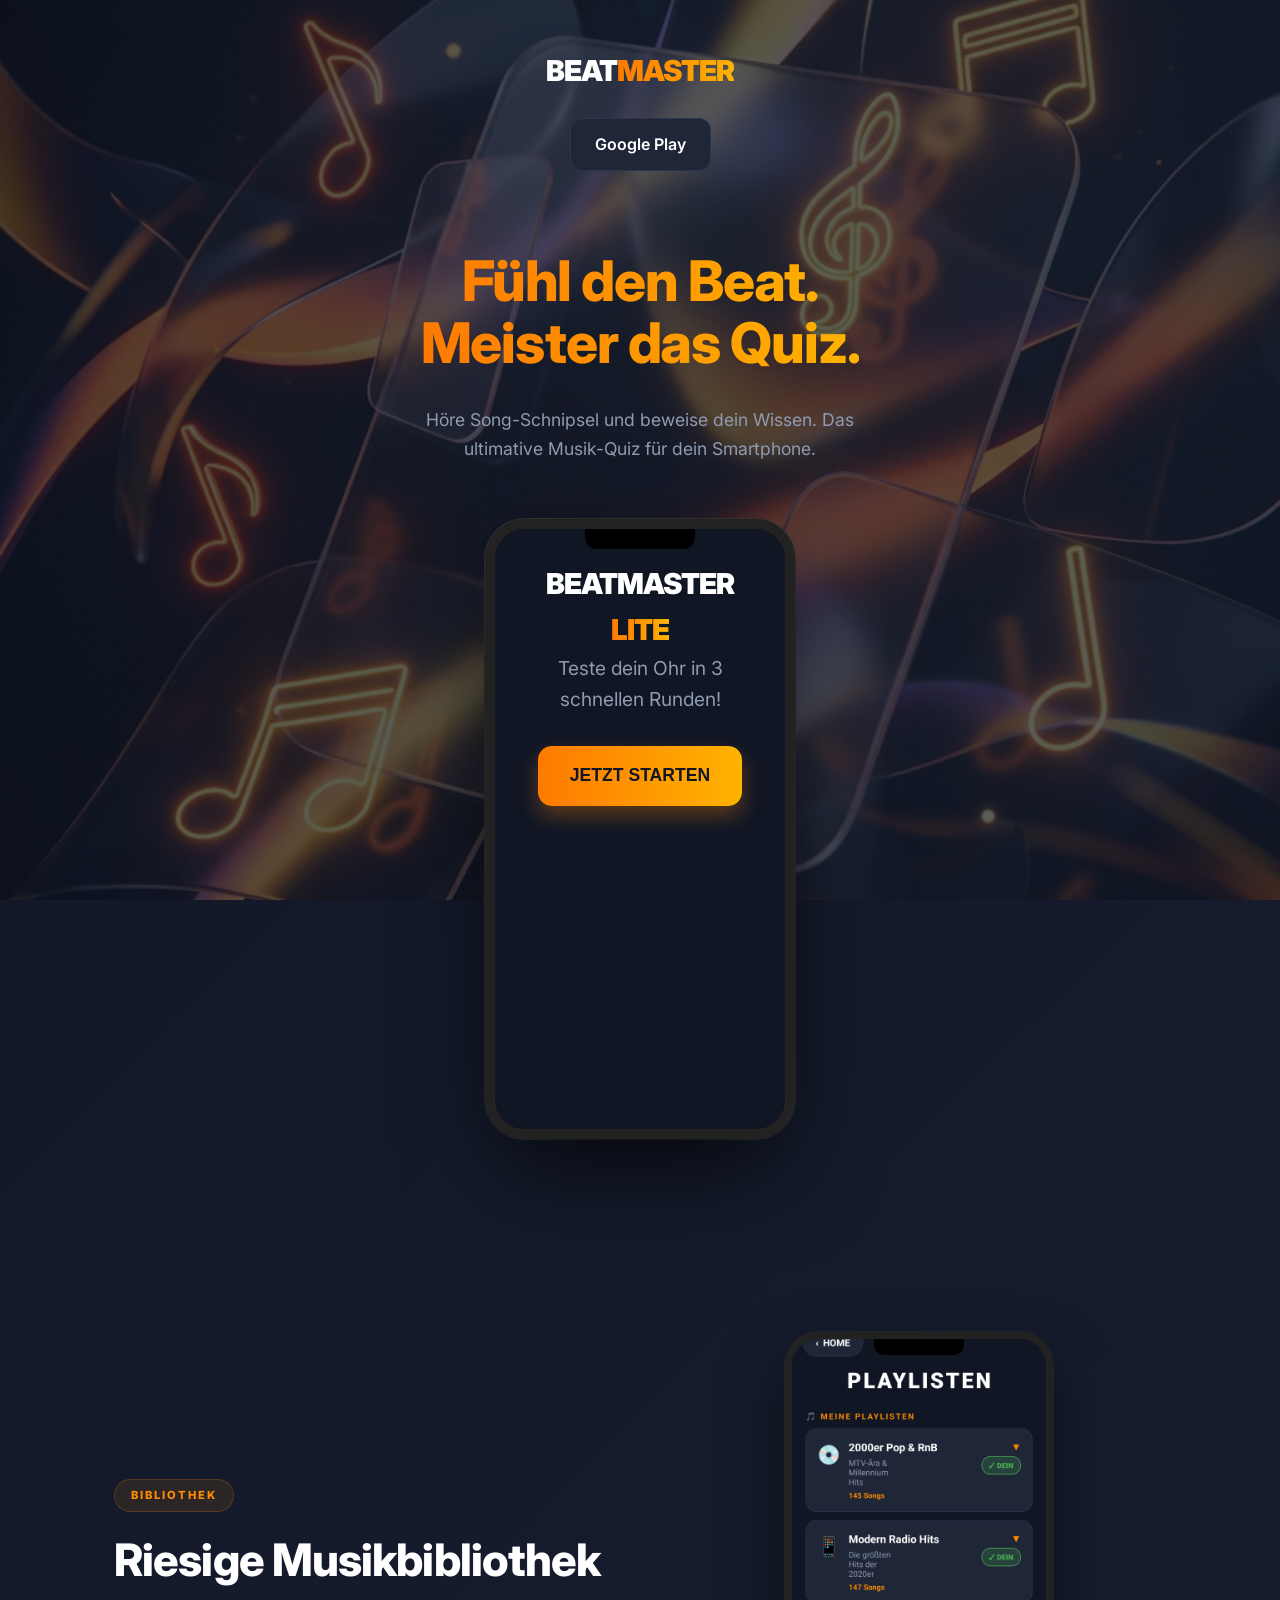
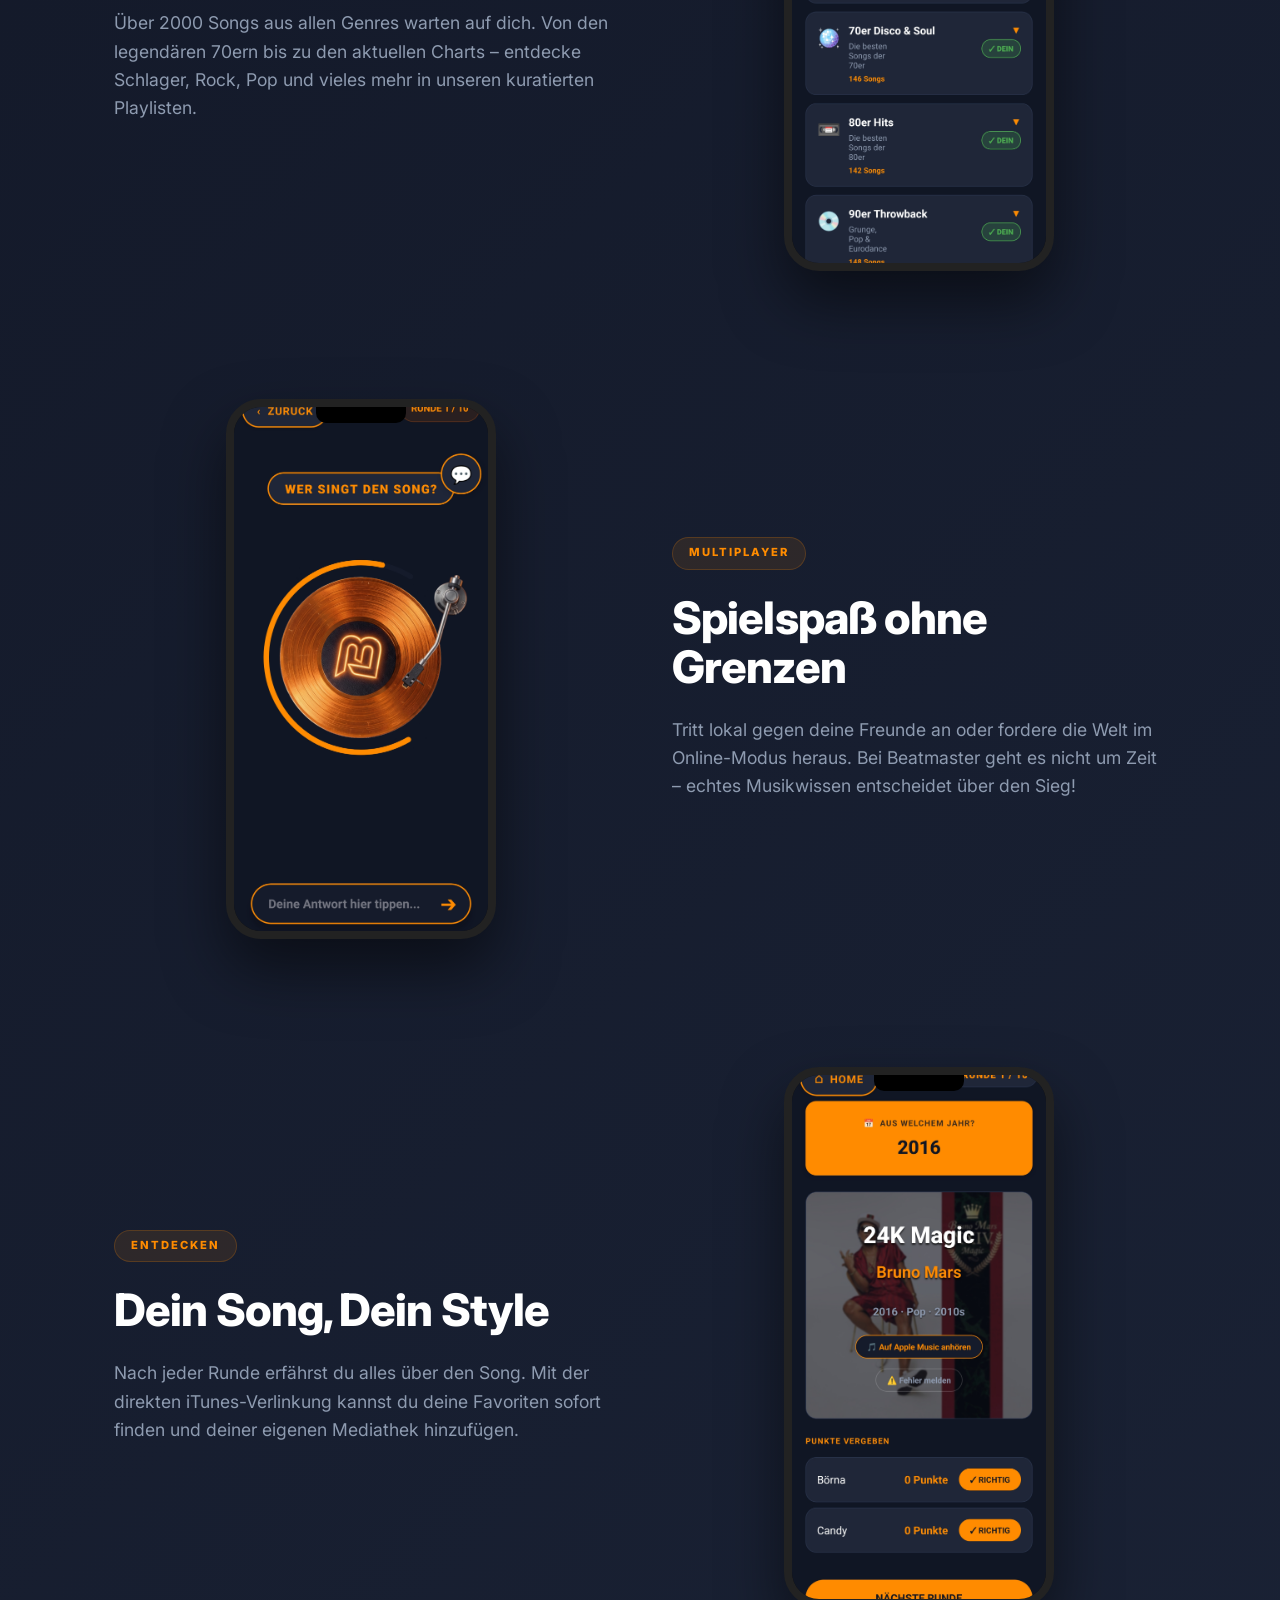
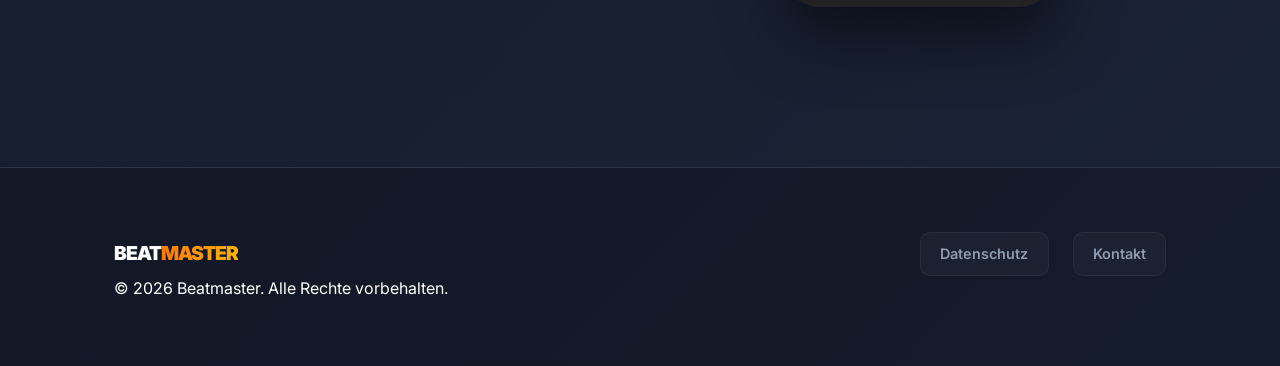
==== commit 5fb33354: "Change paragraph font size in index.html" ====
--- a/index.html
+++ b/index.html
@@ -40,7 +40,7 @@
               <div class="dot"></div>
             </div>
             <h2 style="font-size: 1.8rem; font-weight: 900; letter-spacing: -1px;">BEATMASTER<br><span class="gradient-text">LITE</span></h2>
-            <p style="font-size: 1.8rem; color: var(--text-secondary); max-width: 200px;">Teste dein Ohr in 3 schnellen Runden!</p>
+            <p style="font-size: 1.2rem; color: var(--text-secondary); max-width: 200px;">Teste dein Ohr in 3 schnellen Runden!</p>
             <button id="start-btn" class="btn-primary" style="width: 100%; margin-top: 2rem;">JETZT STARTEN</button>
           </div>
         </div>
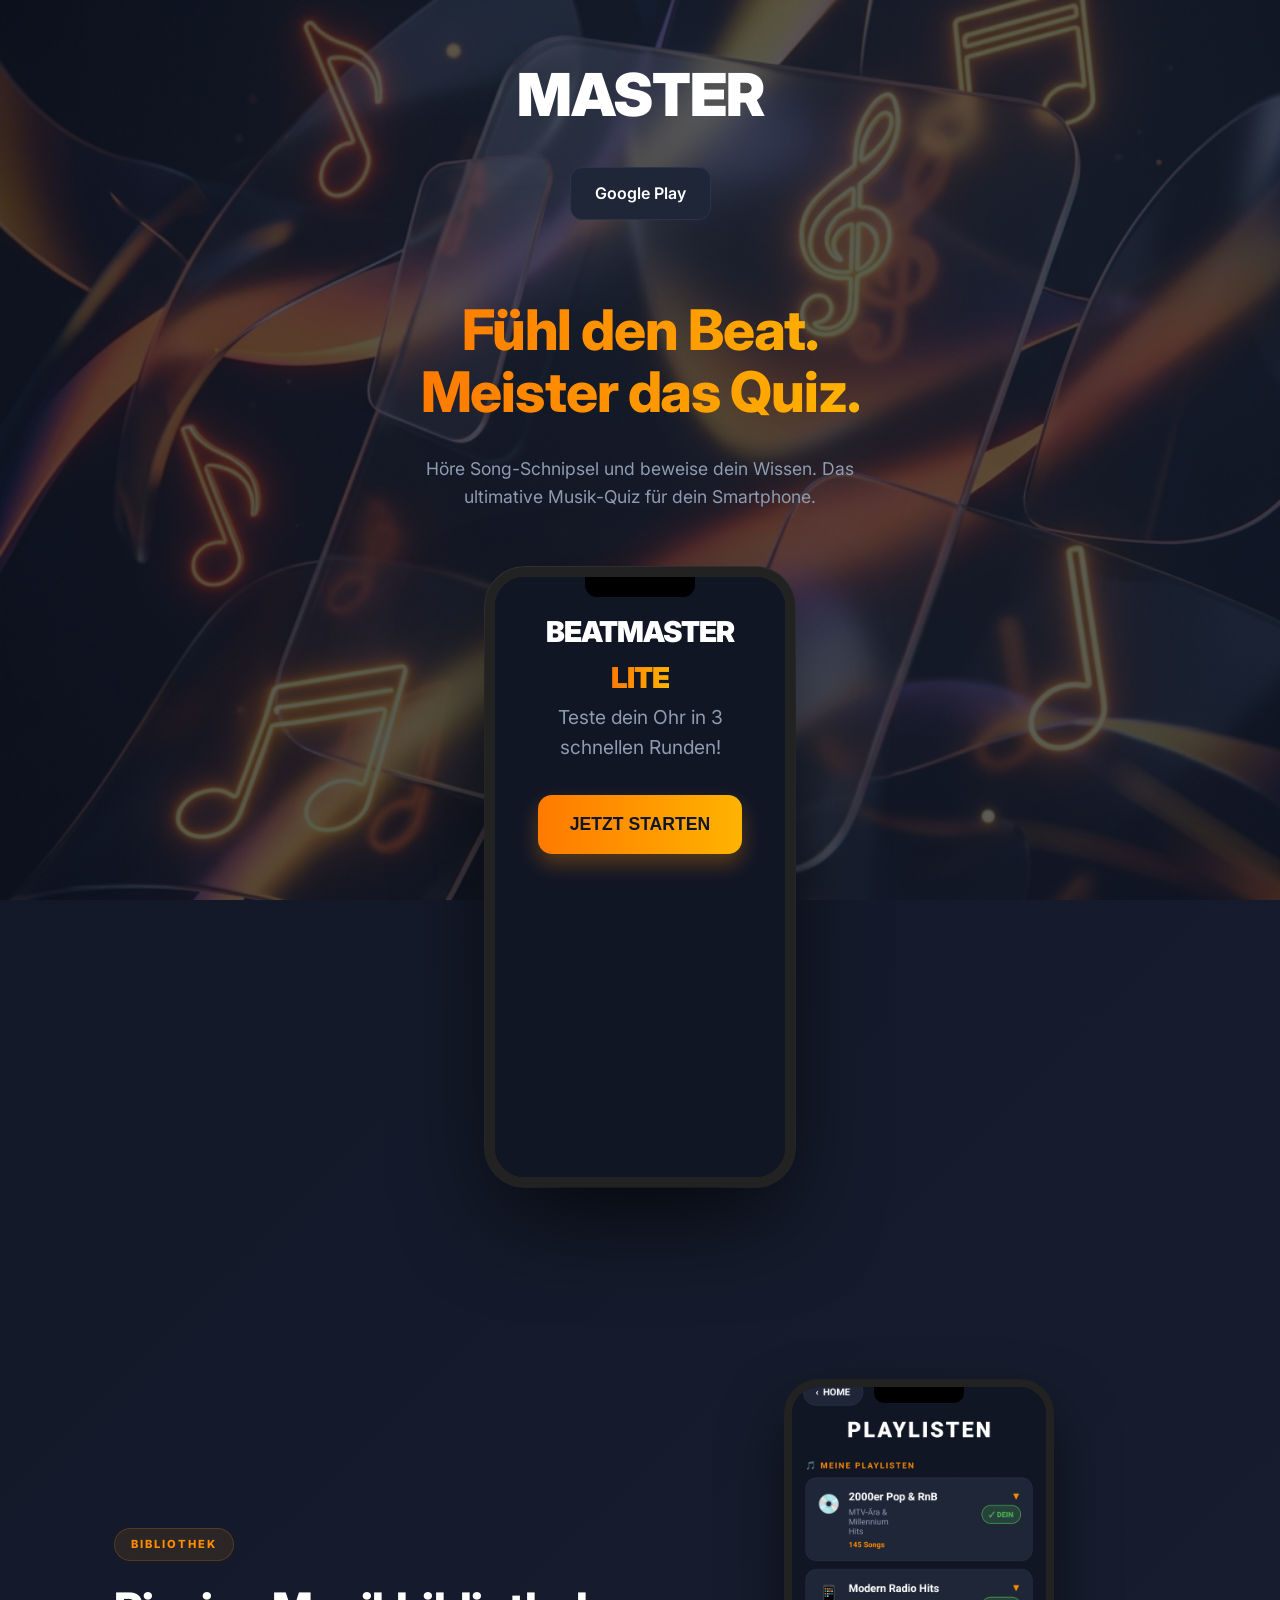
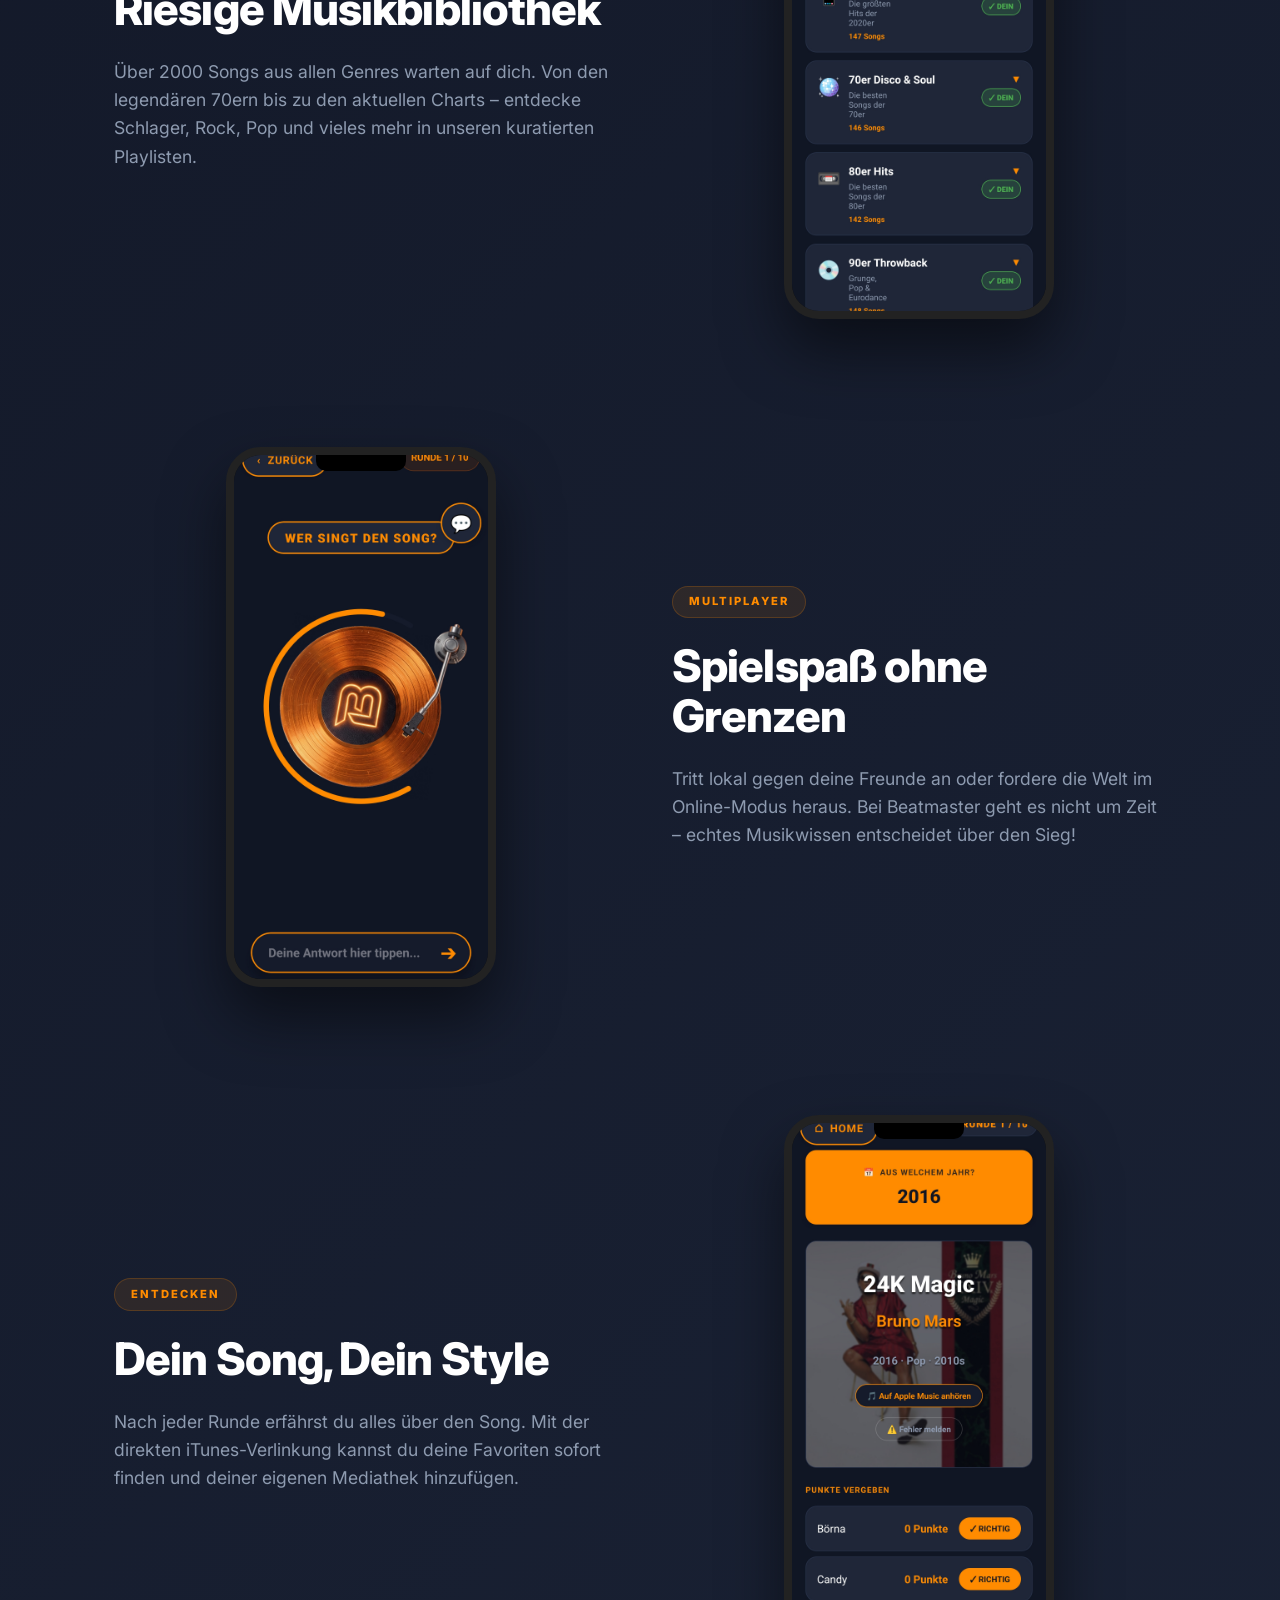
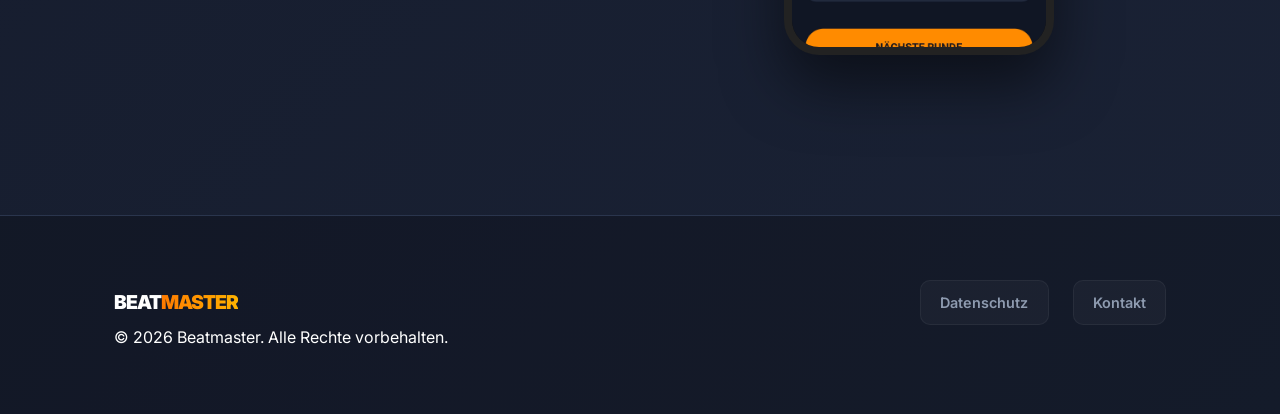
==== commit 70dfbffa: "Update index.html" ====
--- a/index.html
+++ b/index.html
@@ -14,7 +14,7 @@
   
   <nav class="container">
     <div class="nav-content">
-      <div class="logo">
+      <div class="logo" style="font-size: 3.7rem;>
         BEAT<span class="gradient-text">MASTER</span>
       </div>
       <div class="store-buttons">
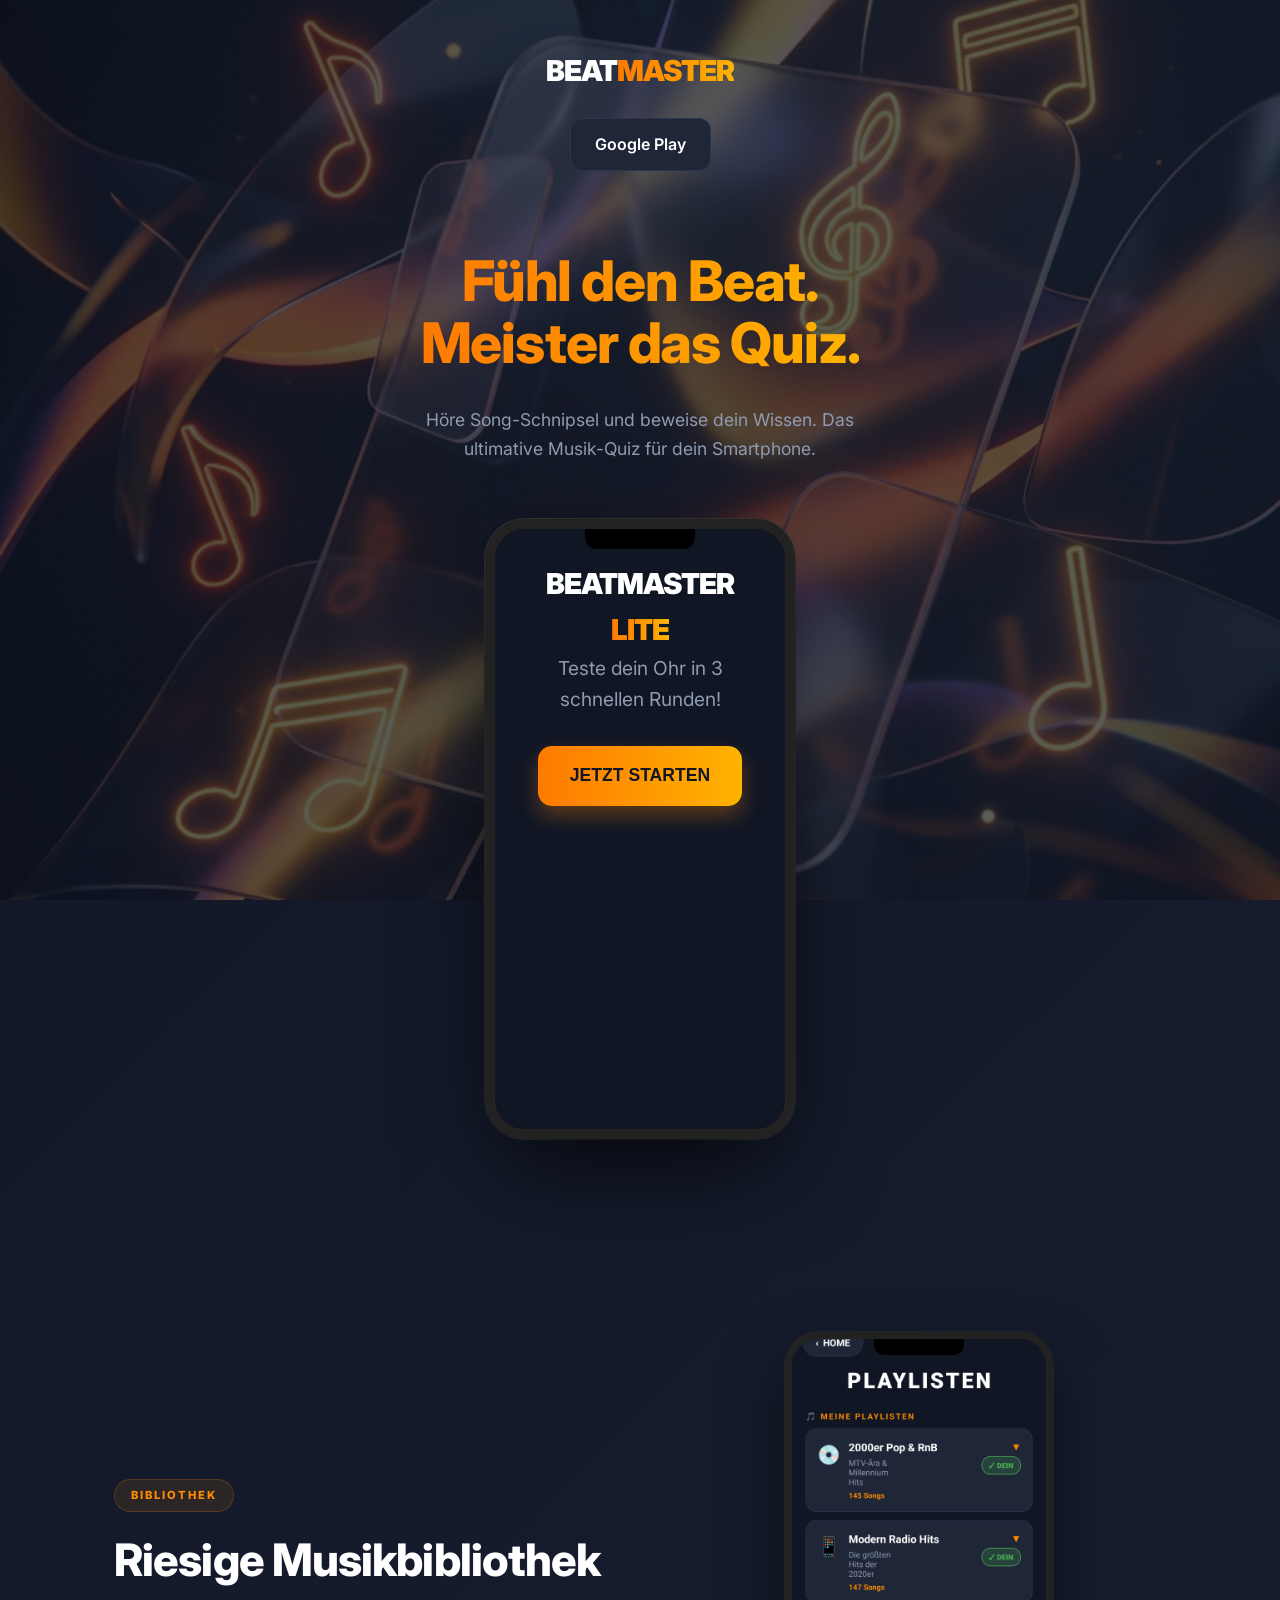
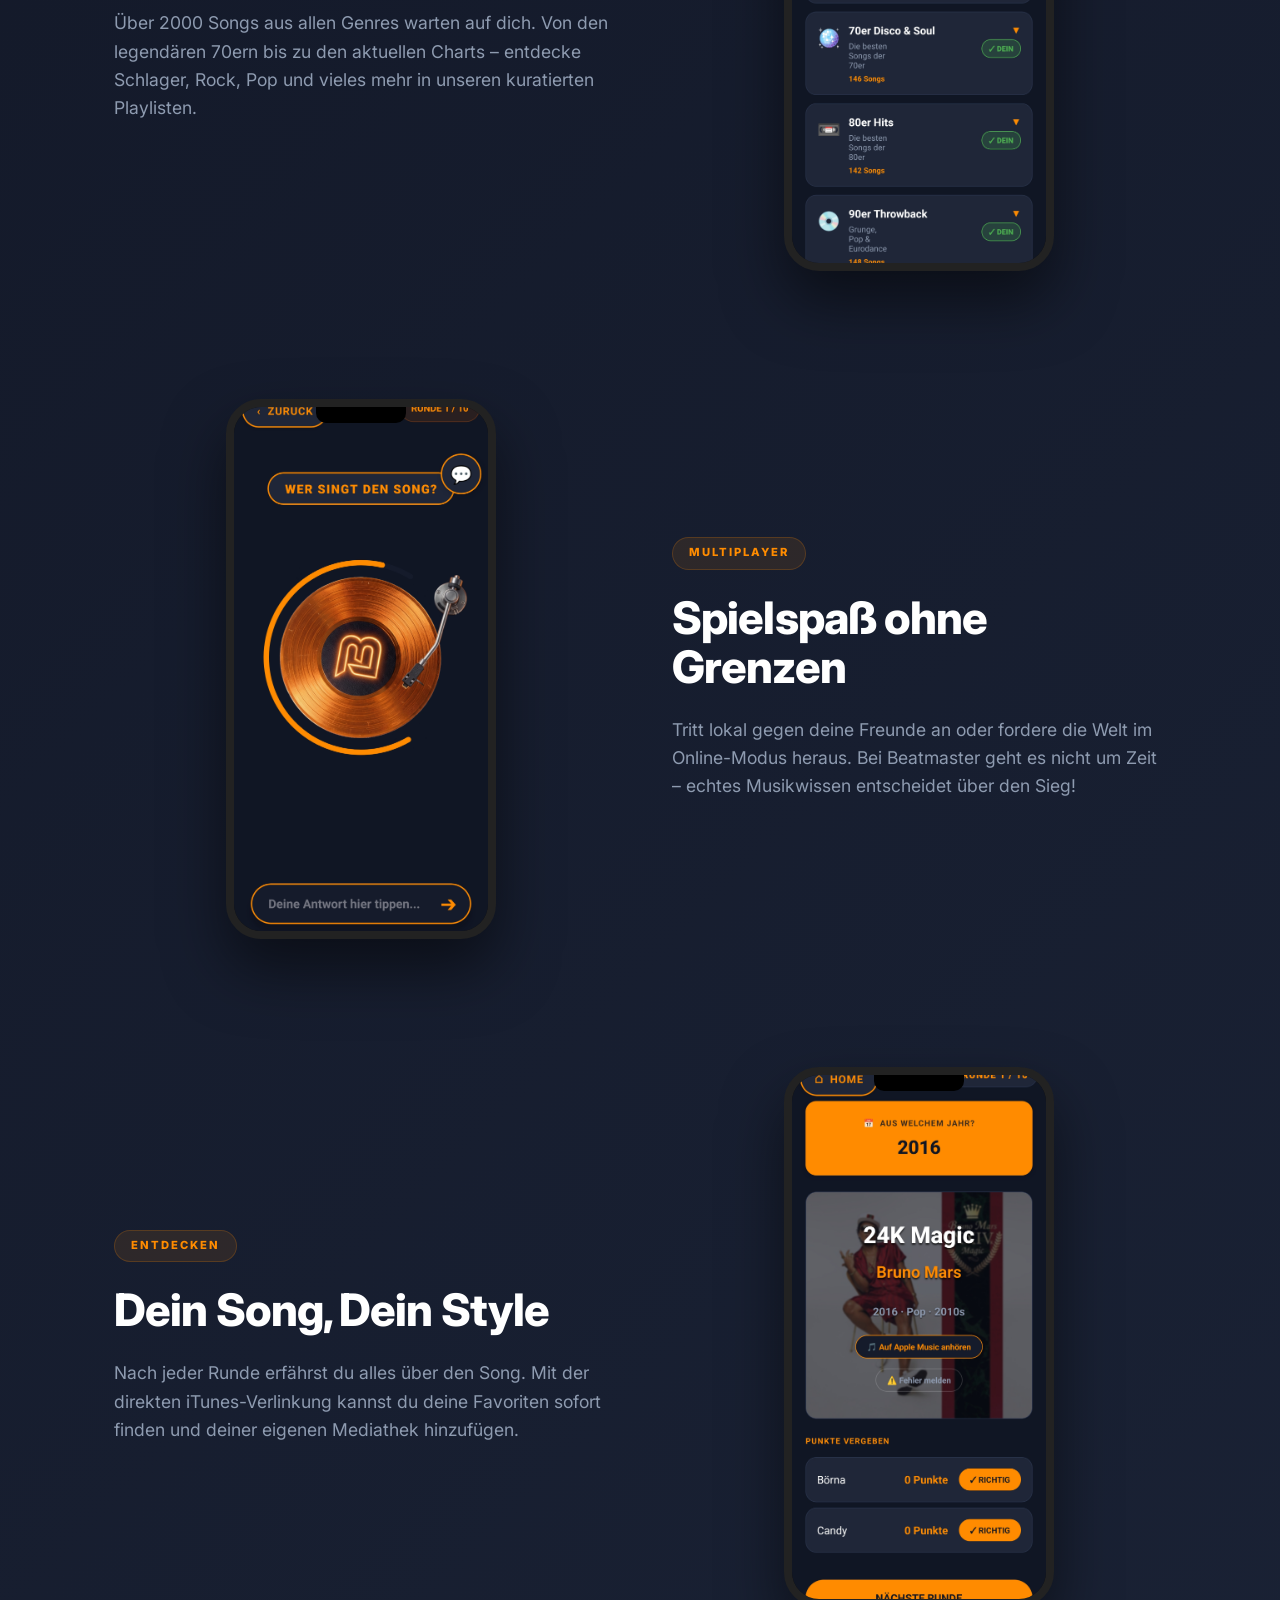
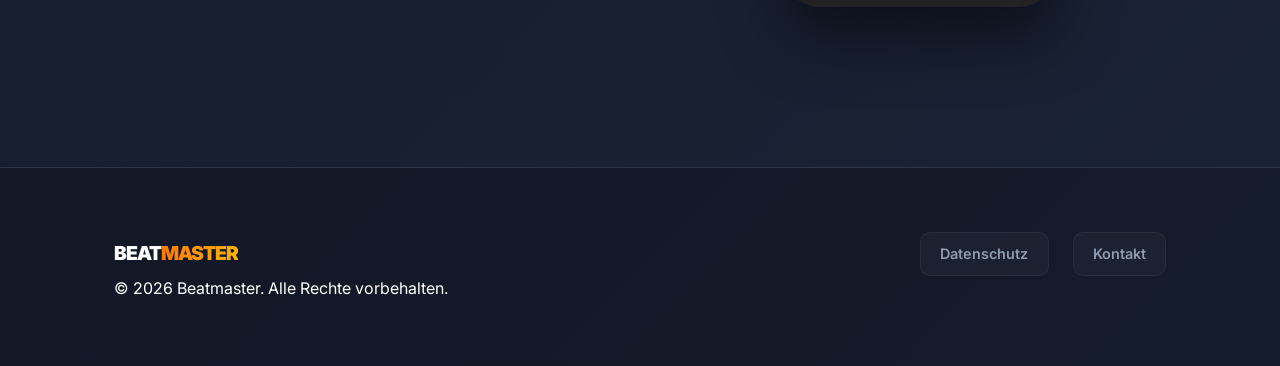
==== commit 05846645: "Refactor logo div by removing inline styles Removed inline style for logo font size." ====
--- a/index.html
+++ b/index.html
@@ -14,7 +14,7 @@
   
   <nav class="container">
     <div class="nav-content">
-      <div class="logo" style="font-size: 3.7rem;>
+      <div class="logo">
         BEAT<span class="gradient-text">MASTER</span>
       </div>
       <div class="store-buttons">
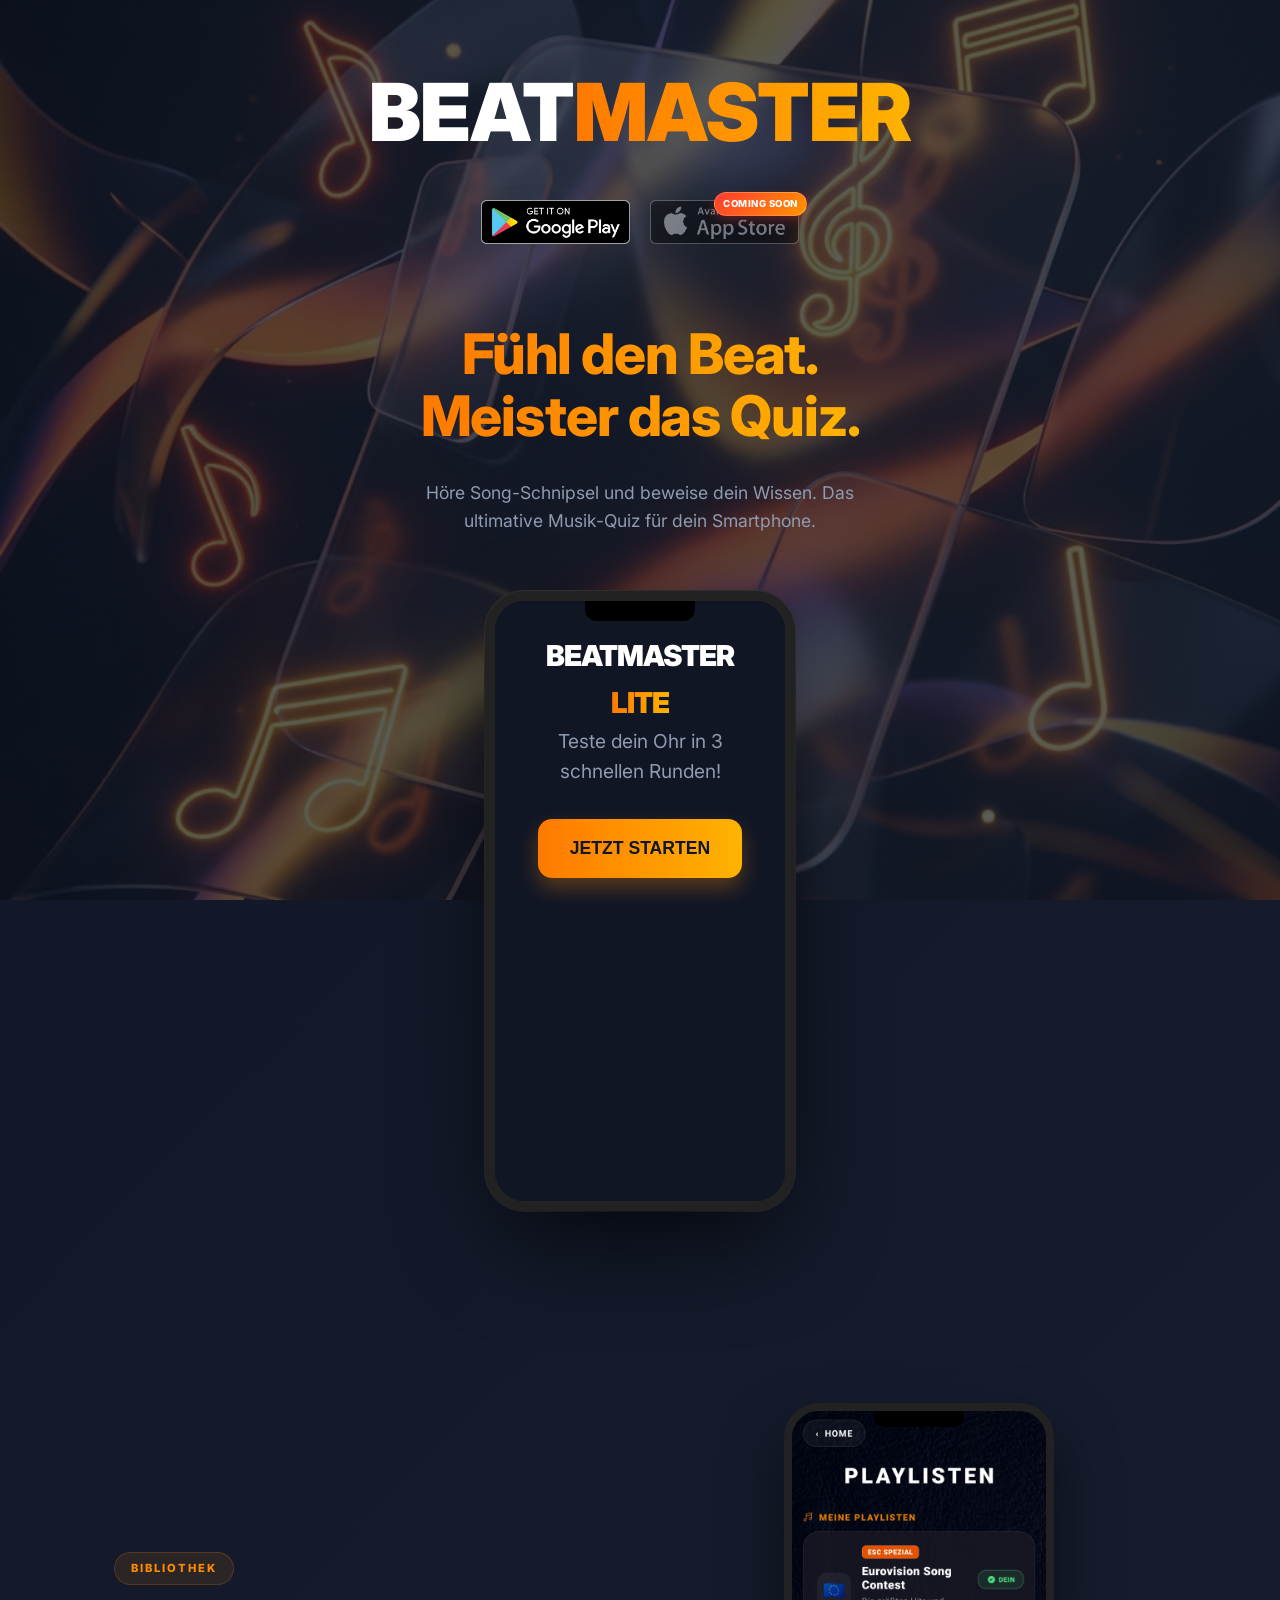
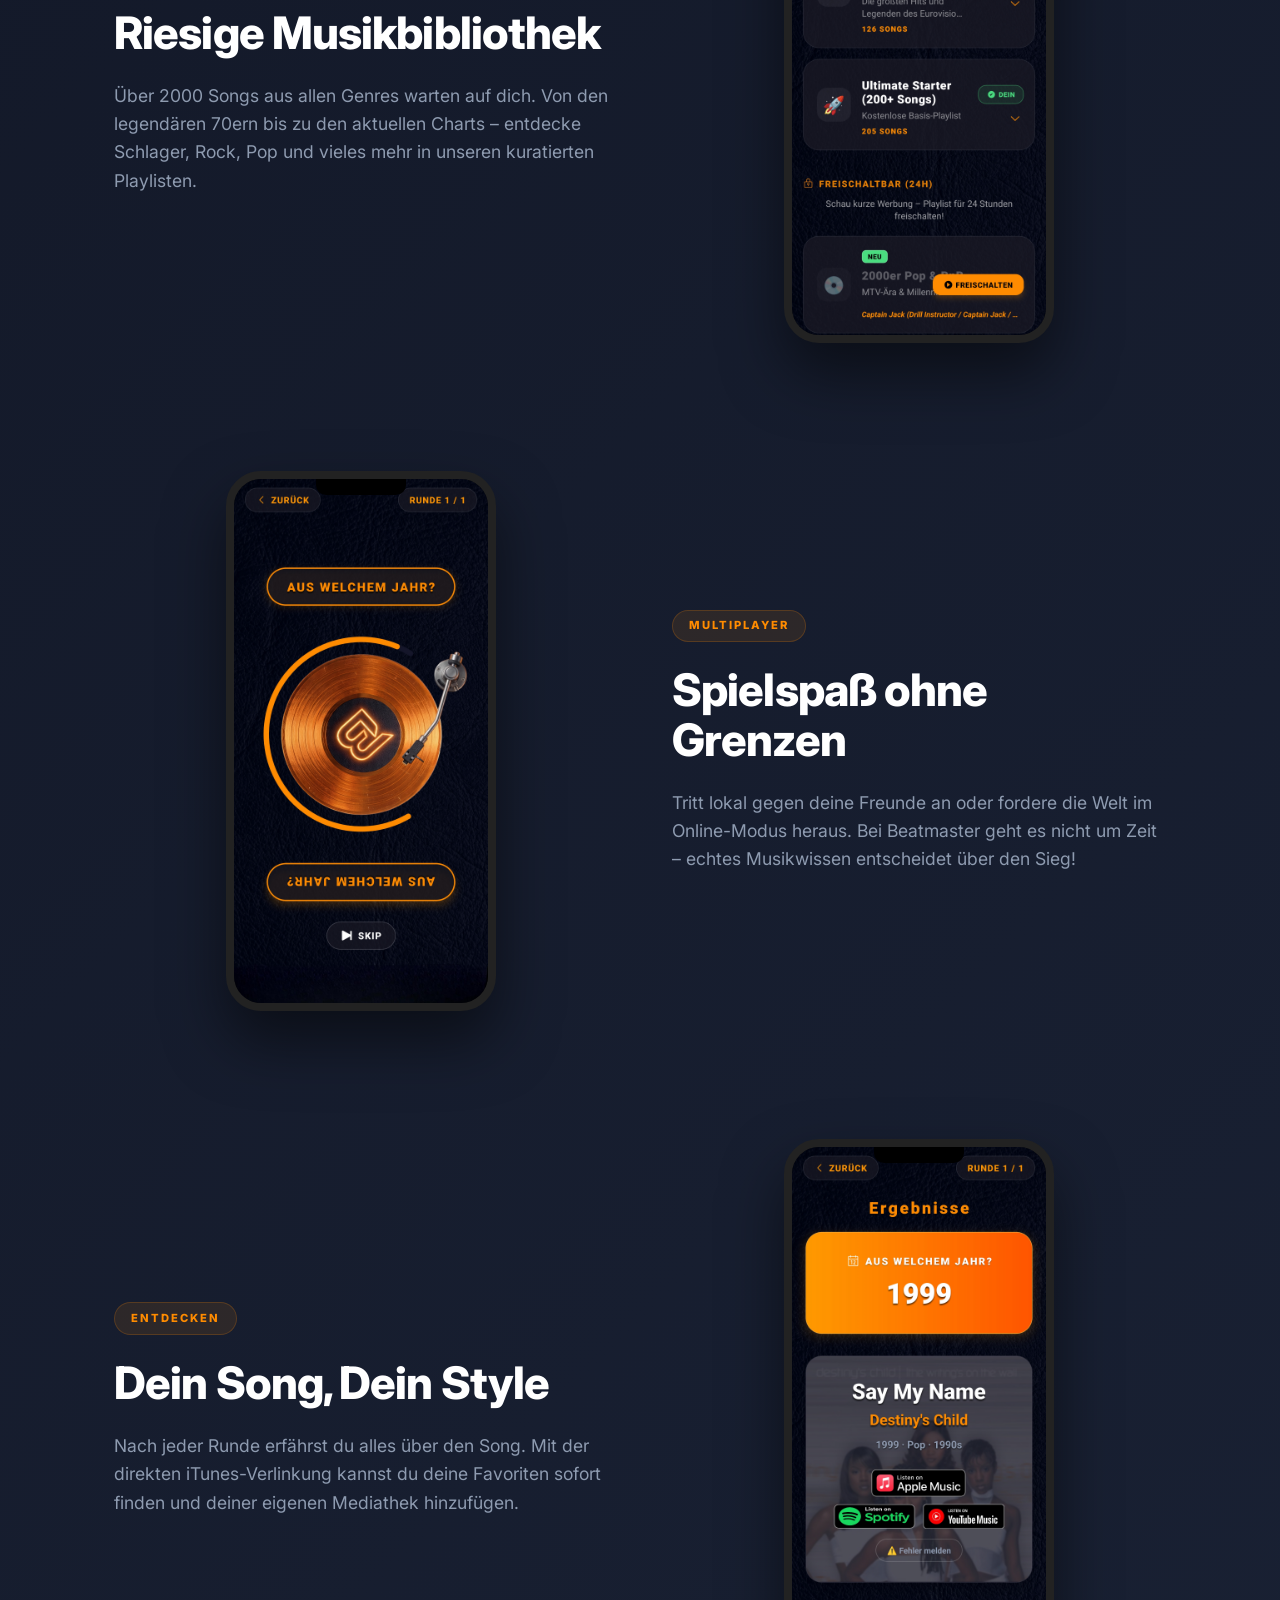
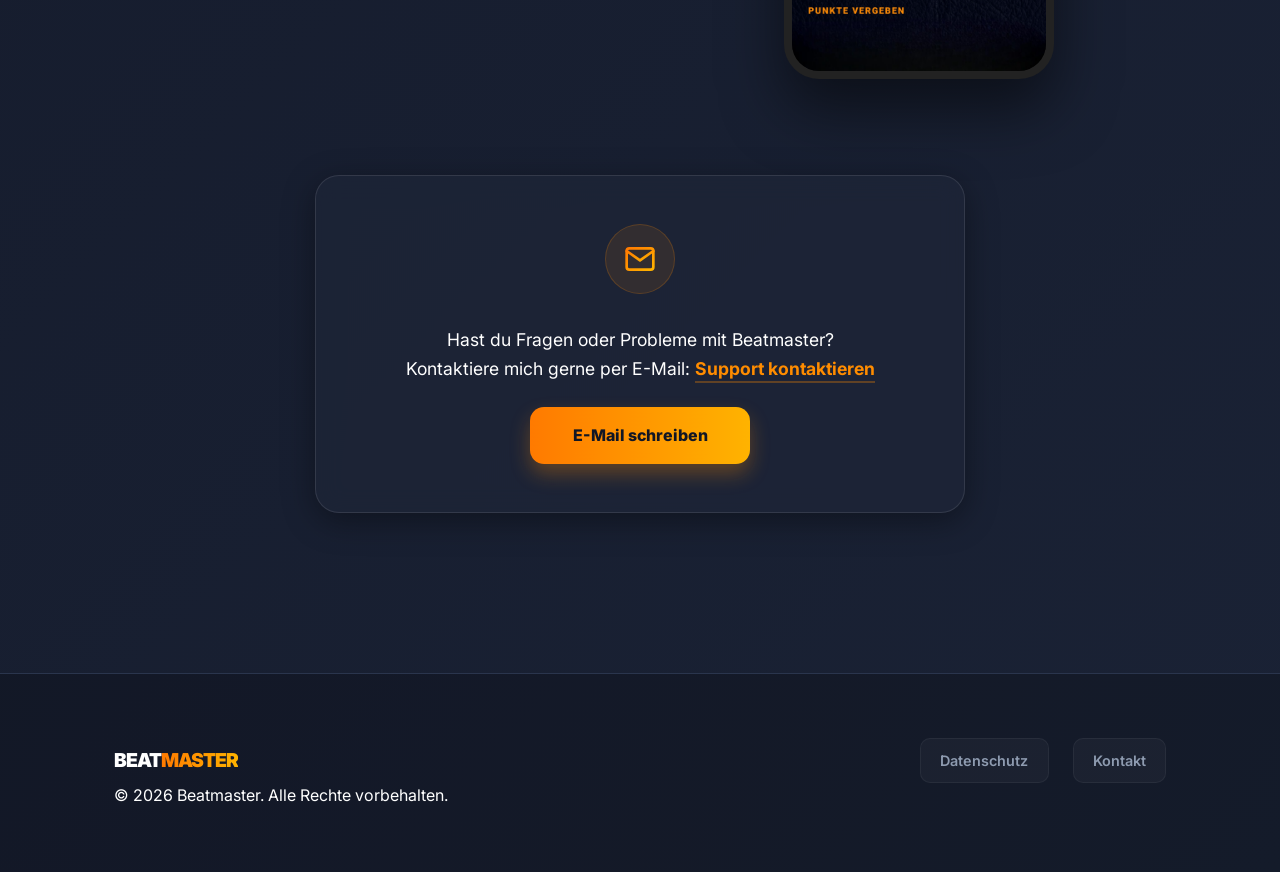
==== commit 8eff1434: "feat: Add Play/App Store badges and Support/Contact section with custom email" ====
--- a/index.html
+++ b/index.html
@@ -18,9 +18,13 @@
         BEAT<span class="gradient-text">MASTER</span>
       </div>
       <div class="store-buttons">
-        <a href="https://play.google.com/store/apps/details?id=com.pointe.beatmaster" class="btn-store" target="_blank">
-          Google Play
+        <a href="https://play.google.com/store/apps/details?id=com.pointe.beatmaster" target="_blank" class="store-badge-link">
+          <img src="assets/images/Google-Play-Badge.png" alt="Get it on Google Play" class="store-badge-img">
         </a>
+        <div class="store-badge-coming-soon">
+          <img src="assets/images/App-Store-Badge.png" alt="Download on the App Store" class="store-badge-img">
+          <span class="coming-soon-badge">Coming Soon</span>
+        </div>
       </div>
     </div>
   </nav>
@@ -157,6 +161,25 @@
         </div>
       </div>
     </section>
+
+    <section class="contact container">
+      <div class="contact-card">
+        <div class="contact-icon">
+          <svg xmlns="http://www.w3.org/2000/svg" width="32" height="32" viewBox="0 0 24 24" fill="none" stroke="url(#email-grad)" stroke-width="2" stroke-linecap="round" stroke-linejoin="round">
+            <defs>
+              <linearGradient id="email-grad" x1="0%" y1="0%" x2="100%" y2="100%">
+                <stop offset="0%" stop-color="var(--gradient-start)" />
+                <stop offset="100%" stop-color="var(--gradient-end)" />
+              </linearGradient>
+            </defs>
+            <path d="M4 4h16c1.1 0 2 .9 2 2v12c0 1.1-.9 2-2 2H4c-1.1 0-2-.9-2-2V6c0-1.1.9-2 2-2z"></path>
+            <polyline points="22,6 12,13 2,6"></polyline>
+          </svg>
+        </div>
+        <p class="contact-text">Hast du Fragen oder Probleme mit Beatmaster? Kontaktiere mich gerne per E-Mail: <a href="mailto:candystudio@gmx.at">Support kontaktieren</a></p>
+        <a href="mailto:candystudio@gmx.at" class="btn-primary contact-btn">E-Mail schreiben</a>
+      </div>
+    </section>
   </main>
 
   <footer class="footer">
@@ -167,7 +190,7 @@
         </div>
         <div class="footer-links">
           <a href="privacy.html">Datenschutz</a>
-          <a href="mailto:andreas.pointecker@gmail.com">Kontakt</a>
+          <a href="mailto:candystudio@gmx.at">Kontakt</a>
         </div>
       </div>
       <p class="copyright">&copy; 2026 Beatmaster. Alle Rechte vorbehalten.</p>
--- a/index.css
+++ b/index.css
@@ -68,9 +68,17 @@
 }
 
 .logo {
-  font-weight: 900;
-  font-size: 1.8rem;
-  letter-spacing: -1px;
+    font-weight: 900;
+    letter-spacing: -1px;
+    /* Standardgröße für Desktop/Tablets */
+    font-size: 5rem; 
+}
+
+/* Wenn der Bildschirm schmaler als 480px ist (Handy-Modus) */
+@media (max-width: 480px) {
+    .logo {
+        font-size: 2rem; /* Hier wird es auf dem Handy kleiner eingestellt */
+    }
 }
 
 /* Typography */
@@ -491,6 +499,143 @@
   50% { transform: scale(1.1) rotate(15deg); }
 }
 
+/* Store Buttons & Badges */
+.store-buttons {
+  display: flex;
+  align-items: center;
+  justify-content: center;
+  gap: 1.2rem;
+  flex-wrap: wrap;
+}
+
+.store-badge-link {
+  display: inline-block;
+  transition: transform 0.2s ease, filter 0.2s ease;
+  height: 44px;
+}
+
+.store-badge-link:hover {
+  transform: translateY(-2px);
+  filter: brightness(1.1);
+}
+
+.store-badge-img {
+  height: 44px;
+  width: auto;
+  display: block;
+  object-fit: contain;
+}
+
+/* App Store Badge - Coming Soon */
+.store-badge-coming-soon {
+  position: relative;
+  display: inline-block;
+  height: 44px;
+  cursor: default;
+}
+
+.store-badge-coming-soon .store-badge-img {
+  opacity: 0.4;
+  filter: grayscale(100%);
+  transition: opacity 0.3s ease;
+}
+
+.store-badge-coming-soon:hover .store-badge-img {
+  opacity: 0.6;
+}
+
+.coming-soon-badge {
+  position: absolute;
+  top: -8px;
+  right: -8px;
+  background: linear-gradient(135deg, #FF3B30, #FF9500);
+  color: white;
+  font-size: 0.6rem;
+  font-weight: 800;
+  padding: 0.2rem 0.5rem;
+  border-radius: 20px;
+  text-transform: uppercase;
+  letter-spacing: 0.5px;
+  border: 1px solid rgba(255, 255, 255, 0.2);
+  box-shadow: 0 4px 10px rgba(255, 59, 48, 0.3);
+  pointer-events: none;
+  white-space: nowrap;
+}
+
+/* Contact Section */
+.contact {
+  padding-bottom: 6rem;
+  display: flex;
+  justify-content: center;
+}
+
+.contact-card {
+  width: 100%;
+  max-width: 650px;
+  background: var(--glass-bg);
+  border: 1px solid var(--glass-border);
+  box-shadow: var(--glass-shadow);
+  border-radius: 24px;
+  padding: 3rem 2rem;
+  text-align: center;
+  display: flex;
+  flex-direction: column;
+  align-items: center;
+  gap: 1.5rem;
+  transition: transform 0.3s ease, border-color 0.3s ease;
+  backdrop-filter: blur(12px);
+  -webkit-backdrop-filter: blur(12px);
+}
+
+.contact-card:hover {
+  transform: translateY(-4px);
+  border-color: rgba(255, 140, 0, 0.3);
+}
+
+.contact-icon {
+  background: rgba(255, 140, 0, 0.1);
+  border: 1px solid rgba(255, 140, 0, 0.2);
+  width: 70px;
+  height: 70px;
+  border-radius: 50%;
+  display: flex;
+  align-items: center;
+  justify-content: center;
+  margin-bottom: 0.5rem;
+}
+
+.contact-text {
+  font-size: 1.1rem;
+  color: var(--text-primary);
+  max-width: 480px;
+  line-height: 1.6;
+}
+
+.contact-text a {
+  color: var(--accent-primary);
+  text-decoration: none;
+  font-weight: 700;
+  transition: opacity 0.2s ease;
+  border-bottom: 2px solid rgba(255, 140, 0, 0.3);
+  padding-bottom: 2px;
+}
+
+.contact-text a:hover {
+  opacity: 0.8;
+  border-bottom-color: var(--accent-primary);
+}
+
+.contact-btn {
+  text-decoration: none;
+  display: inline-flex;
+  align-items: center;
+  justify-content: center;
+  gap: 0.8rem;
+  padding: 1rem 2.5rem;
+  font-size: 1rem;
+  min-width: 220px;
+}
+
 /* MEDIA QUERIES */
 @media (max-width: 992px) {
   .hero h1 { font-size: 3rem; }
@@ -513,4 +658,8 @@
   .footer-links a { flex: 1; text-align: center; font-size: 0.8rem; }
   .feature-content h2 { font-size: 2rem; }
   .bg-overlay { opacity: 0.2; }
-}
+  
+  .contact-card { padding: 2rem 1.2rem; gap: 1.2rem; }
+  .contact-text { font-size: 1rem; }
+  .contact-btn { width: 100%; }
+}
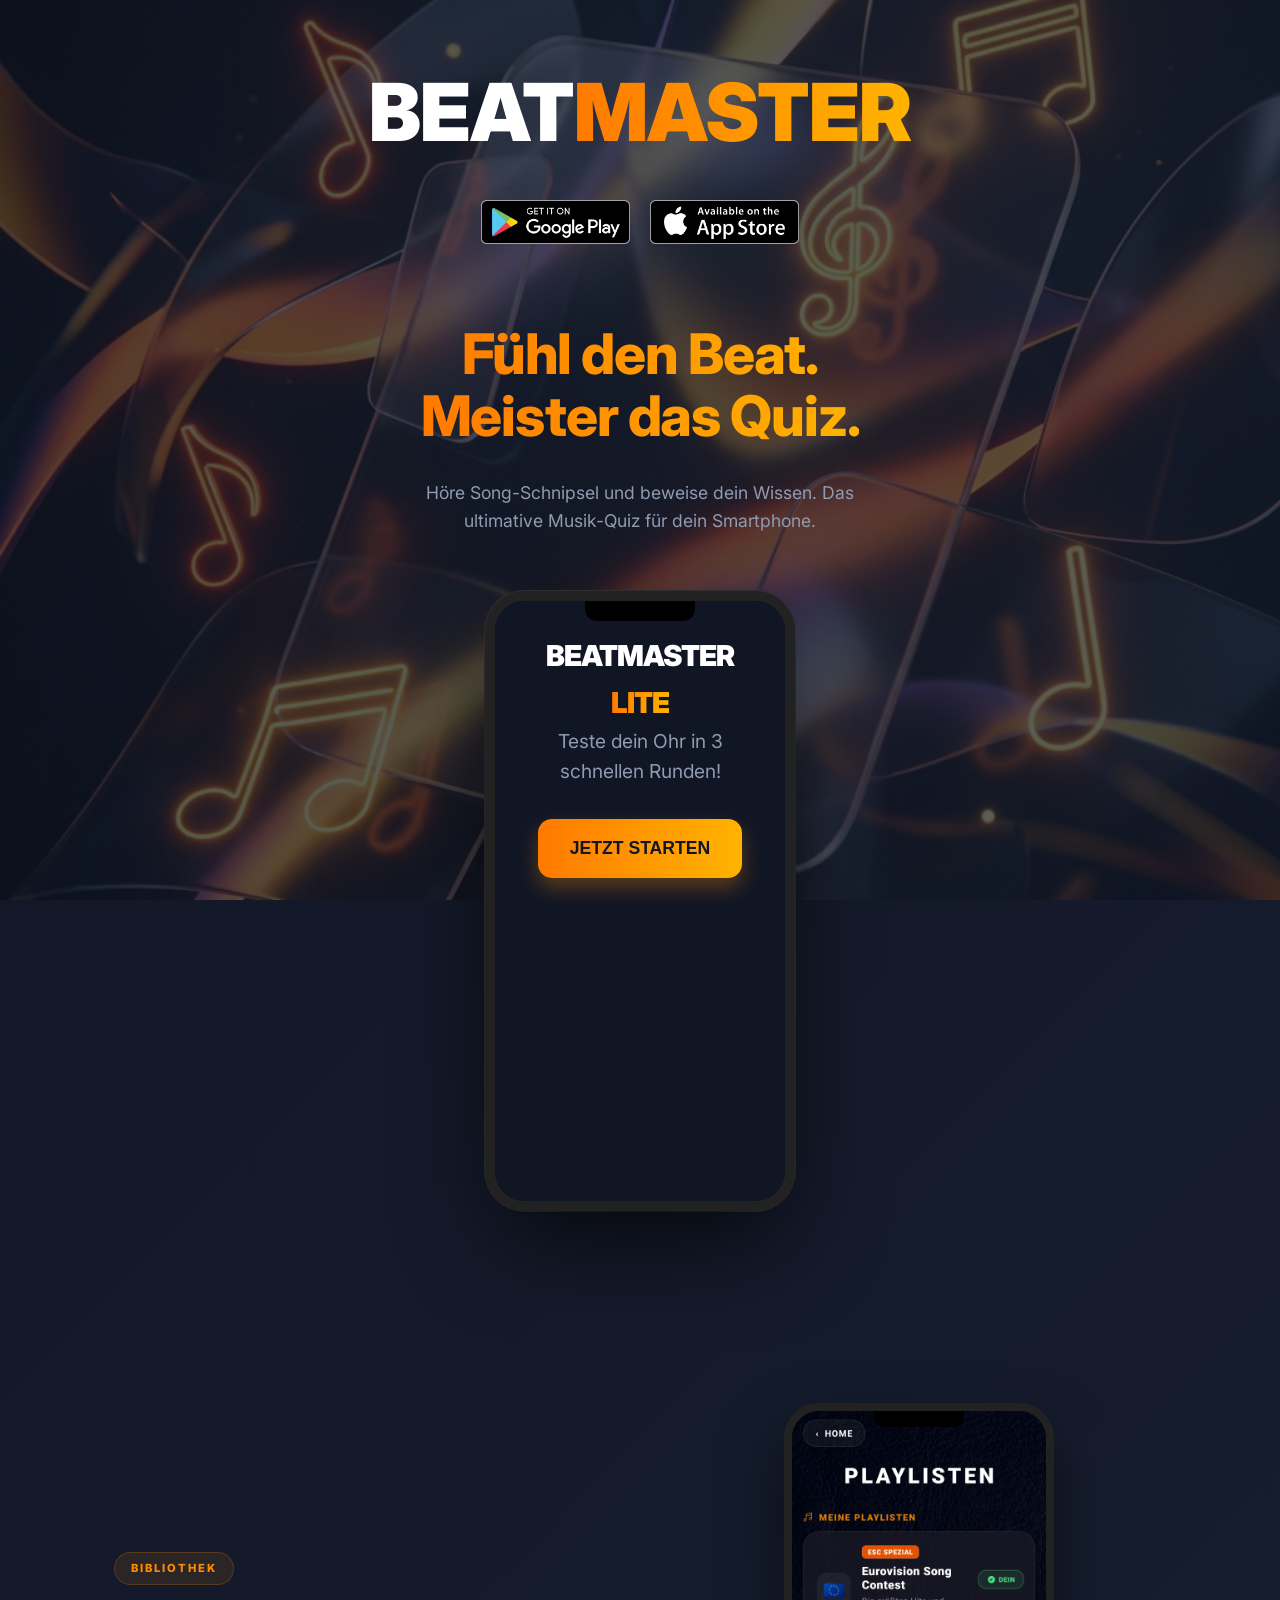
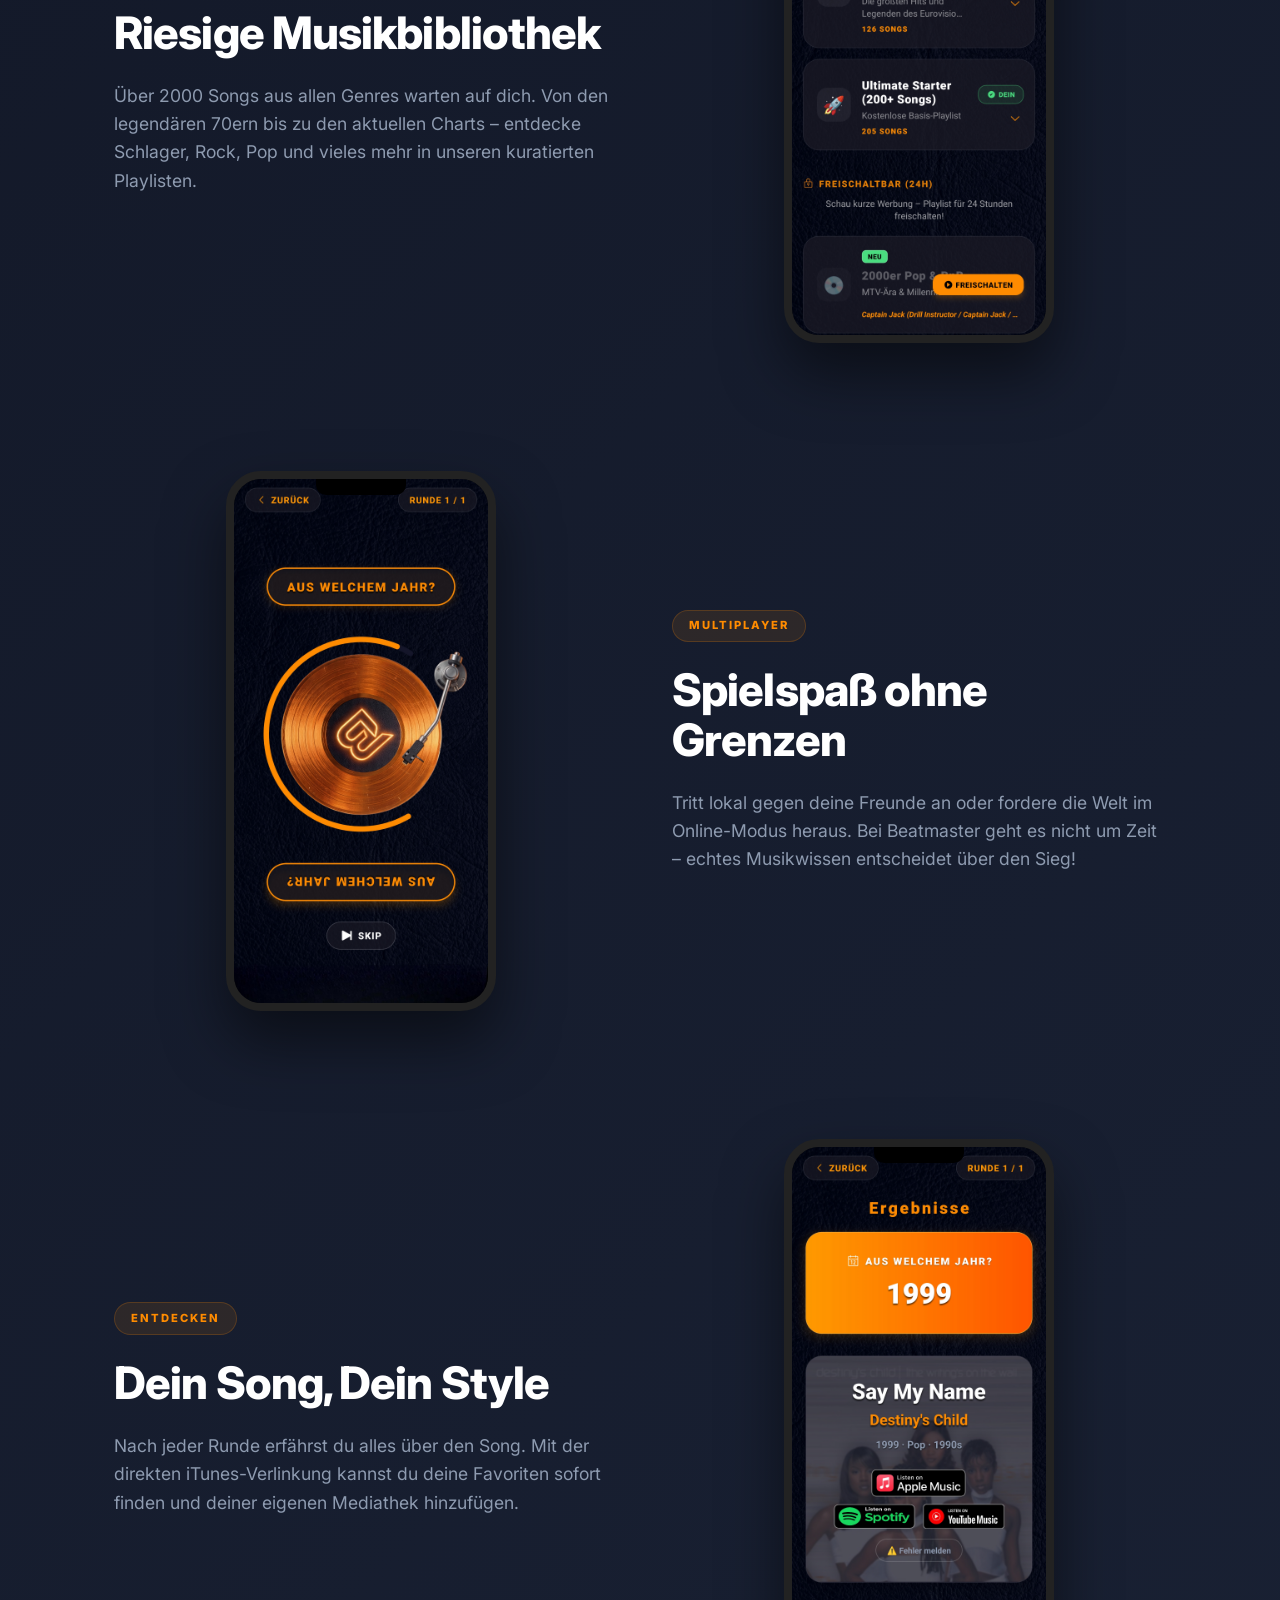
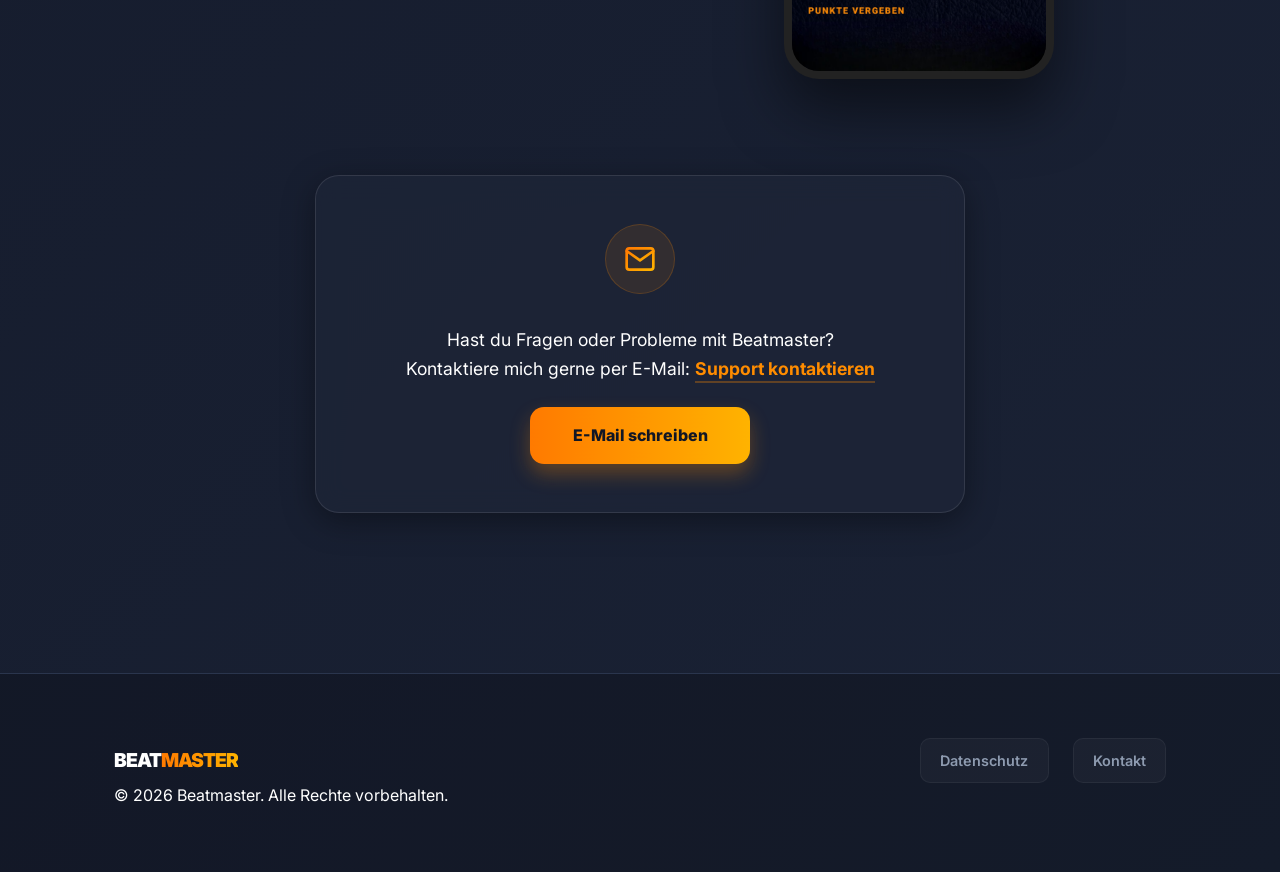
==== commit ac25ac25: "feat: enable active iOS App Store link and dynamic routing on end screen" ====
--- a/index.html
+++ b/index.html
@@ -21,10 +21,9 @@
         <a href="https://play.google.com/store/apps/details?id=com.pointe.beatmaster" target="_blank" class="store-badge-link">
           <img src="assets/images/Google-Play-Badge.png" alt="Get it on Google Play" class="store-badge-img">
         </a>
-        <div class="store-badge-coming-soon">
+        <a href="https://apps.apple.com/app/beatmaster-music-quiz-game/id6769146005" target="_blank" class="store-badge-link">
           <img src="assets/images/App-Store-Badge.png" alt="Download on the App Store" class="store-badge-img">
-          <span class="coming-soon-badge">Coming Soon</span>
-        </div>
+        </a>
       </div>
     </div>
   </nav>
@@ -114,7 +113,7 @@
           <div class="lite-start-content">
             <h2 style="font-size: 1.8rem; font-weight: 900;">SUPER GEMACHT!</h2>
             <p style="font-size: 0.9rem; color: var(--text-secondary);">Du hast ein echtes Talent für Musik-Quiz!</p>
-            <a href="https://play.google.com/store/apps/details?id=com.pointe.beatmaster" class="btn-primary" style="text-decoration: none; display: block; width: 100%;">APP KOSTENLOS LADEN</a>
+            <a id="final-download-btn" href="https://play.google.com/store/apps/details?id=com.pointe.beatmaster" class="btn-primary" style="text-decoration: none; display: block; width: 100%; text-align: center;">APP KOSTENLOS LADEN</a>
             <button id="restart-btn" style="background: none; border: none; color: var(--text-secondary); margin-top: 1rem; cursor: pointer; text-decoration: underline;">Nochmal spielen</button>
           </div>
         </div>
@@ -242,6 +241,13 @@
     const startScreen = document.getElementById('start-screen');
     const gameScreen = document.getElementById('game-screen');
     const finalScreen = document.getElementById('final-screen');
+    const finalDownloadBtn = document.getElementById('final-download-btn');
+    
+    // Set dynamic download link based on OS
+    const isIOS = /iPad|iPhone|iPod/.test(navigator.userAgent) && !window.MSStream;
+    if (isIOS && finalDownloadBtn) {
+      finalDownloadBtn.href = "https://apps.apple.com/app/beatmaster-music-quiz-game/id6769146005";
+    }
     
     const audio = document.getElementById('audio-engine');
     const vinylPlayer = document.getElementById('vinyl-player');
